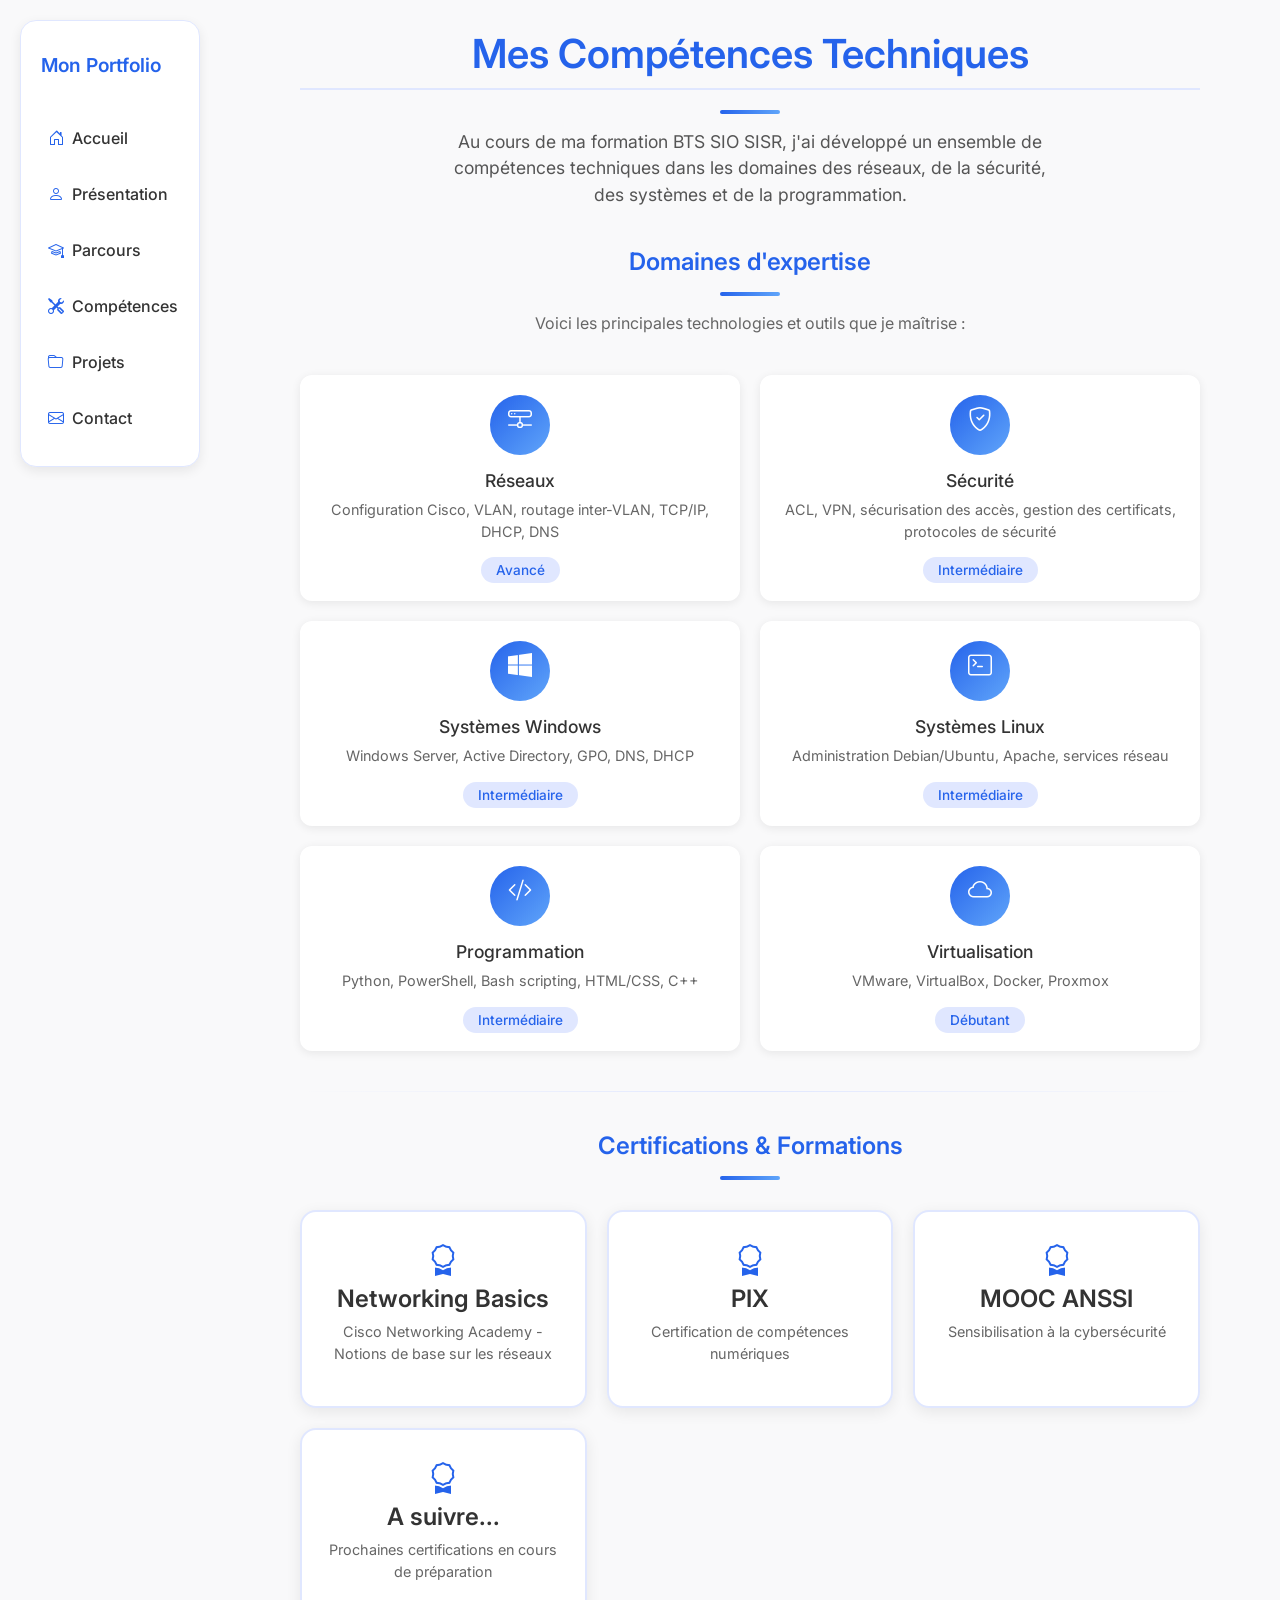
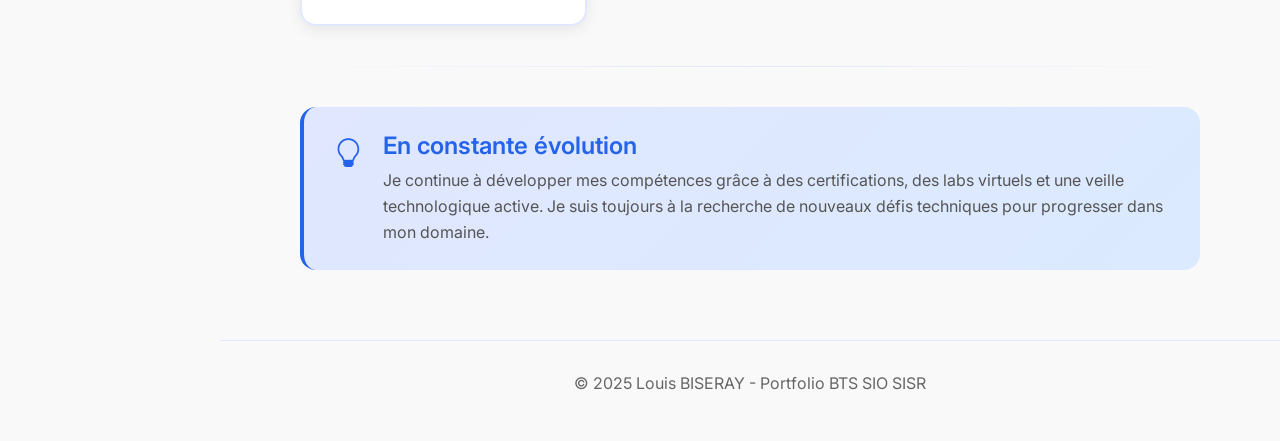
==== pages/competences.html @ f95ee553 "Deploiement - Portfolio BTS SIO" ====
<!DOCTYPE html>
<html>
<head>
    <meta charset="UTF-8">
    <meta name="viewport" content="width=device-width, initial-scale=1.0">
    <meta name="description" content="Compétences de Louis BISERAY, élève BTS SIO SISR">
    <meta name="auteur" content="Louis BISERAY">
    <link rel="preconnect" href="https://fonts.googleapis.com">
    <link rel="preconnect" href="https://fonts.gstatic.com" crossorigin>
    <link href="https://fonts.googleapis.com/css2?family=Inter:wght@400;500;600&display=swap" rel="stylesheet">
    <link href="https://cdn.jsdelivr.net/npm/bootstrap@5.3.8/dist/css/bootstrap.min.css" rel="stylesheet"
        integrity="sha384-sRIl4kxILFvY47J16cr9ZwB07vP4J8+LH7qKQnuqkuIAvNWLzeN8tE5YBujZqJLB" crossorigin="anonymous">
    <link rel="stylesheet" href="https://cdn.jsdelivr.net/npm/bootstrap-icons@1.11.3/font/bootstrap-icons.css">
    <link rel="stylesheet" href="../style/style.css">
    <title>Compétences - Portfolio BTS SIO</title>
</head>
<body>
    <nav class="sidebar">
        <ul class="navbar-nav">
            <li class="title">Mon Portfolio</li>
            <li class="nav-item"><a class="nav-link" href="../index.html"><i class="bi bi-house-door me-2"></i>Accueil</a></li>
            <li class="nav-item"><a class="nav-link" href="presentation.html"><i class="bi bi-person me-2"></i>Présentation</a></li>
            <li class="nav-item"><a class="nav-link" href="parcours.html"><i class="bi bi-mortarboard me-2"></i>Parcours</a></li>
            <li class="nav-item"><a class="nav-link" href="competences.html"><i class="bi bi-tools me-2"></i>Compétences</a></li>
            <li class="nav-item"><a class="nav-link" href="projets.html"><i class="bi bi-folder me-2"></i>Projets</a></li>
            <li class="nav-item"><a class="nav-link" href="contact.html"><i class="bi bi-envelope me-2"></i>Contact</a></li>
        </ul>
    </nav>

    <section id="competences" class="content-section competences-page">
        <div class="page-header fade-in">
            <h2>Mes Compétences Techniques</h2>
            <div class="separator"></div>
            <p class="intro-text">Au cours de ma formation BTS SIO SISR, j'ai développé un ensemble de compétences techniques dans les domaines des réseaux, de la sécurité, des systèmes et de la programmation.</p>
        </div>

        <div class="competences-intro fade-in delay-1">
            <h3 class="section-title">Domaines d'expertise</h3>
            <div class="separator"></div>
            <p class="section-desc">Voici les principales technologies et outils que je maîtrise :</p>
        </div>
        
        <div class="skills-grid">
            <div class="skill-card slide-up">
                <div class="skill-icon">
                    <i class="bi bi-hdd-network"></i>
                </div>
                <h4>Réseaux</h4>
                <p>Configuration Cisco, VLAN, routage inter-VLAN, TCP/IP, DHCP, DNS</p>
                <div class="skill-level">
                    <span class="level-badge">Avancé</span>
                </div>
            </div>
            <div class="skill-card slide-up delay-1">
                <div class="skill-icon">
                    <i class="bi bi-shield-check"></i>
                </div>
                <h4>Sécurité</h4>
                <p>ACL, VPN, sécurisation des accès, gestion des certificats, protocoles de sécurité</p>
                <div class="skill-level">
                    <span class="level-badge">Intermédiaire</span>
                </div>
            </div>
            <div class="skill-card slide-up delay-2">
                <div class="skill-icon">
                    <i class="bi bi-windows"></i>
                </div>
                <h4>Systèmes Windows</h4>
                <p>Windows Server, Active Directory, GPO, DNS, DHCP</p>
                <div class="skill-level">
                    <span class="level-badge">Intermédiaire</span>
                </div>
            </div>
            <div class="skill-card slide-up delay-3">
                <div class="skill-icon">
                    <i class="bi bi-terminal"></i>
                </div>
                <h4>Systèmes Linux</h4>
                <p>Administration Debian/Ubuntu, Apache, services réseau</p>
                <div class="skill-level">
                    <span class="level-badge">Intermédiaire</span>
                </div>
            </div>
            <div class="skill-card slide-up">
                <div class="skill-icon">
                    <i class="bi bi-code-slash"></i>
                </div>
                <h4>Programmation</h4>
                <p>Python, PowerShell, Bash scripting, HTML/CSS, C++</p>
                <div class="skill-level">
                    <span class="level-badge">Intermédiaire</span>
                </div>
            </div>
            <div class="skill-card slide-up delay-1">
                <div class="skill-icon">
                    <i class="bi bi-cloud"></i>
                </div>
                <h4>Virtualisation</h4>
                <p>VMware, VirtualBox, Docker, Proxmox</p>
                <div class="skill-level">
                    <span class="level-badge">Débutant</span>
                </div>
            </div>
        </div>

        <div class="separator-line"></div>

        <div class="certifications-section fade-in delay-2">
            <h3 class="section-title">Certifications & Formations</h3>
            <div class="separator"></div>
            <div class="cert-grid">
                <div class="cert-card slide-up">
                    <i class="bi bi-award"></i>
                    <h4>Networking Basics</h4>
                    <p>Cisco Networking Academy - Notions de base sur les réseaux</p>
                </div>
                <div class="cert-card slide-up delay-1">
                    <i class="bi bi-award"></i>
                    <h4>PIX</h4>
                    <p>Certification de compétences numériques</p>
                </div>
                <div class="cert-card slide-up delay-2">
                    <i class="bi bi-award"></i>
                    <h4>MOOC ANSSI</h4>
                    <p>Sensibilisation à la cybersécurité</p>
                </div>
                <div class="cert-card slide-up delay-3">
                    <i class="bi bi-award"></i>
                    <h4>A suivre...</h4>
                    <p>Prochaines certifications en cours de préparation</p>
                </div>
            </div>
        </div>

        <div class="separator-line"></div>

        <div class="learning-section fade-in">
            <div class="info-box">
                <i class="bi bi-lightbulb"></i>
                <div>
                    <h4>En constante évolution</h4>
                    <p>Je continue à développer mes compétences grâce à des certifications, des labs virtuels et une veille technologique active. Je suis toujours à la recherche de nouveaux défis techniques pour progresser dans mon domaine.</p>
                </div>
            </div>
        </div>
    </section>

    <footer class="footer">
        <p>&copy; 2025 Louis BISERAY - Portfolio BTS SIO SISR</p>
    </footer>
</body>
</html>
---- style/style.css ----
body {
    margin-left: 220px;
    font-family: 'Inter', sans-serif;
    background-color: #f8f9fad8;
}

.sidebar {
    position: fixed;
    top: 20px;
    left: 20px;
    height: auto;
    width: 180px;
    background-color: white;
    padding: 20px 0;
    z-index: 1000;
    border-radius: 16px;
    box-shadow: 0 4px 12px rgba(0, 0, 0, 0.08);
    border: 1px solid #e0e7ff;
}

.sidebar .nav-link {
    color: #333;
    padding: 12px 15px;
    transition: all 0.3s;
    font-weight: 500;
    border-radius: 8px;
    margin: 4px 12px;
    display: flex;
    align-items: center;
}

.sidebar .nav-link i {
    color: #2563eb;
    transition: color 0.3s;
}

.sidebar .title {
    color: #2563eb;
    padding-top: 10px;
    padding-bottom: 10px;
    padding-left: 20px;
    font-weight: 600;
    font-size: 1.2rem;
    margin-bottom: 20px;

}

.sidebar .nav-link:hover {
    background-color: #e0e7ff;
    color: #2563eb;
    text-decoration: none;
    border-radius: 8px;
}

.sidebar .nav-link:hover i {
    color: #2563eb;
}

.sidebar .navbar-nav {
    flex-direction: column;
    width: 100%;
}

.sidebar .nav-item {
    width: auto;
    margin: 0;
}

img {
    border-radius: 50%;
}

.profile-img {
    width: 150px;
    height: 150px;
    object-fit: cover;
    border: 4px solid #2563eb;
    box-shadow: 0 4px 15px rgba(0, 0, 0, 0.2);
}

.hero-section {
    display: flex;
    flex-direction: column;
    align-items: center;
    justify-content: center;
    text-align: center;
    gap: 20px;
    padding: 40px 0;
}

.hero-text h1 {
    margin: 0;
    font-size: 2.5rem;
    font-weight: 600;
    color: #1a1a1a;
}

.hero-text p {
    margin: 8px 0 0 0;
    font-size: 1.2rem;
    color: #555;
}

.hero-text .subtitle {
    font-size: 1rem;
    color: #2563eb;
    font-weight: 500;
}

.content-section {
    padding: 30px 0;
    max-width: 800px;
}

.content-section h2 {
    color: #2563eb;
    font-weight: 600;
    margin-bottom: 20px;
    padding-bottom: 10px;
    border-bottom: 2px solid #e0e7ff;
}

.skills-grid {
    display: grid;
    grid-template-columns: repeat(2, 1fr);
    gap: 20px;
    margin-top: 20px;
}

.skill-card {
    background: white;
    padding: 20px;
    border-radius: 12px;
    box-shadow: 0 2px 10px rgba(0, 0, 0, 0.08);
    text-align: center;
}

.skill-card i {
    font-size: 2rem;
    color: #2563eb;
    margin-bottom: 10px;
}

.skill-card h4 {
    font-size: 1.1rem;
    margin-bottom: 8px;
    color: #333;
}

.skill-card p {
    font-size: 0.9rem;
    color: #666;
    margin: 0;
}

.timeline-item {
    padding: 15px 0;
    border-left: 3px solid #2563eb;
    padding-left: 20px;
    margin-bottom: 15px;
}

.timeline-item h4 {
    color: #2563eb;
    font-weight: 600;
    margin-bottom: 5px;
}

.timeline-item p {
    margin: 0;
    color: #555;
}

.footer {
    text-align: center;
    padding: 30px 0;
    margin-top: 40px;
    border-top: 1px solid #e0e7ff;
    color: #666;
}

.quick-links {
    margin-top: 30px;
}

.quick-links h4 {
    color: #333;
    margin-bottom: 15px;
    font-weight: 500;
}

.links-grid {
    display: grid;
    grid-template-columns: repeat(3, 1fr);
    gap: 15px;
}

.quick-link {
    display: flex;
    flex-direction: column;
    align-items: center;
    padding: 20px;
    background: white;
    border-radius: 12px;
    text-decoration: none;
    color: #333;
    box-shadow: 0 2px 8px rgba(0, 0, 0, 0.06);
    transition: all 0.3s;
    border: 1px solid #e0e7ff;
}

.quick-link i {
    font-size: 1.8rem;
    color: #2563eb;
    margin-bottom: 8px;
}

.quick-link span {
    font-size: 0.9rem;
    font-weight: 500;
}

.quick-link:hover {
    transform: translateY(-3px);
    box-shadow: 0 4px 15px rgba(37, 99, 235, 0.15);
    border-color: #2563eb;
    color: #2563eb;
}

.project-card {
    background: white;
    padding: 20px;
    border-radius: 12px;
    box-shadow: 0 2px 10px rgba(0, 0, 0, 0.08);
    margin-bottom: 20px;
}

.project-card h4 {
    color: #2563eb;
    font-weight: 600;
    margin-bottom: 10px;
}

.project-card h4 i {
    margin-right: 8px;
}

.project-card ul {
    margin: 0;
    padding-left: 20px;
    color: #555;
}

.project-card li {
    margin-bottom: 5px;
}

.contact-info {
    margin-top: 20px;
}

.contact-item {
    display: flex;
    align-items: center;
    gap: 15px;
    padding: 15px;
    background: white;
    border-radius: 10px;
    margin-bottom: 15px;
    box-shadow: 0 2px 8px rgba(0, 0, 0, 0.06);
}

.contact-item i {
    font-size: 1.5rem;
    color: #2563eb;
}

.contact-item h5 {
    margin: 0 0 3px 0;
    color: #333;
    font-weight: 600;
}

.contact-item p {
    margin: 0;
    color: #666;
}

.interests-grid {
    display: grid;
    grid-template-columns: repeat(2, 1fr);
    gap: 15px;
    margin: 20px 0;
}

.interest-item {
    display: flex;
    align-items: center;
    gap: 10px;
    padding: 15px;
    background: white;
    border-radius: 10px;
    box-shadow: 0 2px 8px rgba(0, 0, 0, 0.06);
}

.interest-item i {
    font-size: 1.5rem;
    color: #2563eb;
}

.soft-skills {
    list-style: none;
    padding: 0;
}

.soft-skills li {
    padding: 8px 0;
    color: #555;
}

.soft-skills li i {
    color: #2563eb;
    margin-right: 10px;
}

/* Page Contact - Centrage et séparations */
.contact-page {
    max-width: 900px;
    margin: 0 auto;
    text-align: center;
}

.contact-header {
    margin-bottom: 40px;
}

.contact-header h2 {
    font-size: 2.5rem;
    margin-bottom: 15px;
}

.intro-text {
    font-size: 1.1rem;
    color: #555;
    max-width: 600px;
    margin: 0 auto;
}

/* Séparateurs */
.separator {
    width: 60px;
    height: 4px;
    background: linear-gradient(90deg, #2563eb, #60a5fa);
    border-radius: 2px;
    margin: 15px auto;
}

.separator-line {
    width: 100%;
    height: 1px;
    background: linear-gradient(90deg, transparent, #e0e7ff, transparent);
    margin: 40px 0;
}

/* Titres de section */
.section-title {
    color: #2563eb;
    font-weight: 600;
    font-size: 1.5rem;
    margin-bottom: 10px;
}

.section-desc {
    color: #666;
    margin-bottom: 25px;
}

/* Grille de contact */
.contact-grid {
    display: grid;
    grid-template-columns: repeat(2, 1fr);
    gap: 20px;
    margin-top: 30px;
}

.contact-card {
    background: white;
    padding: 30px 20px;
    border-radius: 16px;
    box-shadow: 0 4px 15px rgba(0, 0, 0, 0.08);
    text-align: center;
    transition: all 0.3s ease;
    border: 1px solid #e0e7ff;
}

.contact-card:hover {
    transform: translateY(-5px);
    box-shadow: 0 8px 25px rgba(37, 99, 235, 0.15);
    border-color: #2563eb;
}

.icon-circle {
    width: 60px;
    height: 60px;
    background: linear-gradient(135deg, #2563eb, #60a5fa);
    border-radius: 50%;
    display: flex;
    align-items: center;
    justify-content: center;
    margin: 0 auto 15px;
}

.icon-circle i {
    font-size: 1.5rem;
    color: white;
}

.contact-card h5 {
    color: #333;
    font-weight: 600;
    margin-bottom: 8px;
}

.contact-card p {
    color: #2563eb;
    font-weight: 500;
    margin-bottom: 5px;
}

.contact-note {
    font-size: 0.85rem;
    color: #888;
    font-style: italic;
}

/* Formulaire */
.form-container {
    background: white;
    padding: 40px;
    border-radius: 16px;
    box-shadow: 0 4px 20px rgba(0, 0, 0, 0.08);
    max-width: 700px;
    margin: 0 auto;
}

.form-row {
    display: grid;
    grid-template-columns: 1fr 1fr;
    gap: 20px;
    margin-bottom: 20px;
}

.form-group {
    margin-bottom: 20px;
    text-align: left;
}

.form-group label {
    display: block;
    margin-bottom: 8px;
    color: #333;
    font-weight: 500;
}

.form-group label i {
    color: #2563eb;
    margin-right: 8px;
}

.form-control {
    border: 2px solid #e0e7ff;
    border-radius: 10px;
    padding: 12px 15px;
    transition: all 0.3s;
}

.form-control:focus {
    border-color: #2563eb;
    box-shadow: 0 0 0 3px rgba(37, 99, 235, 0.1);
}

.btn-submit {
    background: linear-gradient(135deg, #2563eb, #1d4ed8);
    color: white;
    border: none;
    padding: 15px 40px;
    border-radius: 10px;
    font-weight: 600;
    font-size: 1rem;
    cursor: pointer;
    transition: all 0.3s;
    display: inline-flex;
    align-items: center;
    gap: 10px;
}

.btn-submit:hover {
    transform: translateY(-2px);
    box-shadow: 0 8px 20px rgba(37, 99, 235, 0.3);
}

/* Disponibilités */
.availability-cards {
    display: grid;
    grid-template-columns: repeat(3, 1fr);
    gap: 20px;
    margin-top: 30px;
}

.avail-card {
    background: white;
    padding: 30px 20px;
    border-radius: 16px;
    box-shadow: 0 4px 15px rgba(0, 0, 0, 0.08);
    text-align: center;
    border: 2px solid #e0e7ff;
    transition: all 0.3s;
}

.avail-card:hover {
    border-color: #2563eb;
    transform: translateY(-5px);
}

.avail-card i {
    font-size: 2rem;
    color: #2563eb;
    margin-bottom: 15px;
}

.avail-card h4 {
    color: #333;
    font-weight: 600;
    margin-bottom: 10px;
}

.avail-card p {
    color: #666;
    font-size: 0.9rem;
    line-height: 1.5;
}

/* Boîte d'info réponse */
.response-box {
    background: linear-gradient(135deg, #e0e7ff, #dbeafe);
    padding: 25px 30px;
    border-radius: 16px;
    display: flex;
    align-items: flex-start;
    gap: 20px;
    text-align: left;
    border-left: 4px solid #2563eb;
}

.response-box i {
    font-size: 1.8rem;
    color: #2563eb;
    flex-shrink: 0;
}

.response-box h4 {
    color: #2563eb;
    font-weight: 600;
    margin-bottom: 8px;
}

.response-box p {
    color: #555;
    margin: 0;
    line-height: 1.6;
}

/* Animations */
@keyframes fadeIn {
    from {
        opacity: 0;
        transform: translateY(20px);
    }
    to {
        opacity: 1;
        transform: translateY(0);
    }
}

@keyframes slideUp {
    from {
        opacity: 0;
        transform: translateY(40px);
    }
    to {
        opacity: 1;
        transform: translateY(0);
    }
}

@keyframes pulse {
    0%, 100% {
        transform: scale(1);
    }
    50% {
        transform: scale(1.05);
    }
}

.fade-in {
    animation: fadeIn 0.8s ease-out forwards;
}

.slide-up {
    animation: slideUp 0.8s ease-out forwards;
    opacity: 0;
}

.delay-1 {
    animation-delay: 0.2s;
}

.delay-2 {
    animation-delay: 0.4s;
}

.delay-3 {
    animation-delay: 0.6s;
}

.pulse-hover:hover {
    animation: pulse 0.5s ease-in-out;
}

/* Page Accueil */
.accueil-page {
    max-width: 900px;
    margin: 0 auto;
    text-align: center;
}

.accueil-header {
    margin-bottom: 10px;
}

.accueil-header .separator {
    margin: 8px auto;
}

.accueil-content {
    max-width: 700px;
    margin: 0 auto 40px;
}

.accueil-content p {
    color: #555;
    line-height: 1.8;
}

.quick-links-section {
    margin: 40px 0;
}

.stats-section {
    margin-top: 40px;
}

.stats-grid {
    display: grid;
    grid-template-columns: repeat(3, 1fr);
    gap: 20px;
}

.stat-card {
    background: white;
    padding: 30px 20px;
    border-radius: 16px;
    box-shadow: 0 4px 15px rgba(0, 0, 0, 0.08);
    text-align: center;
    border: 2px solid #e0e7ff;
    transition: all 0.3s;
}

.stat-card:hover {
    border-color: #2563eb;
    transform: translateY(-5px);
}

.stat-card i {
    font-size: 2rem;
    color: #2563eb;
    margin-bottom: 15px;
}

.stat-card h4 {
    color: #333;
    font-weight: 600;
    margin-bottom: 10px;
}

.stat-number {
    font-size: 2rem;
    font-weight: 700;
    color: #2563eb;
    margin: 10px 0;
}

/* Page Compétences */
.competences-page {
    max-width: 900px;
    margin: 0 auto;
    text-align: center;
}

.page-header {
    margin-bottom: 40px;
}

.page-header h2 {
    font-size: 2.5rem;
}

.competences-intro {
    margin: 40px 0;
}

.skill-icon {
    width: 60px;
    height: 60px;
    background: linear-gradient(135deg, #2563eb, #60a5fa);
    border-radius: 50%;
    display: flex;
    align-items: center;
    justify-content: center;
    margin: 0 auto 15px;
}

.skill-icon i {
    font-size: 1.5rem;
    color: white;
}

.skill-level {
    margin-top: 15px;
}

.level-badge {
    background: #e0e7ff;
    color: #2563eb;
    padding: 5px 15px;
    border-radius: 20px;
    font-size: 0.85rem;
    font-weight: 500;
}

.cert-grid {
    display: grid;
    grid-template-columns: repeat(3, 1fr);
    gap: 20px;
    margin-top: 30px;
}

.cert-card {
    background: white;
    padding: 25px 20px;
    border-radius: 16px;
    box-shadow: 0 4px 15px rgba(0, 0, 0, 0.08);
    text-align: center;
    border: 2px solid #e0e7ff;
    transition: all 0.3s;
}

.cert-card:hover {
    border-color: #2563eb;
    transform: translateY(-5px);
}

.cert-card i {
    font-size: 2rem;
    color: #2563eb;
    margin-bottom: 15px;
}

.cert-card h4 {
    color: #333;
    font-weight: 600;
    margin-bottom: 8px;
}

.cert-card p {
    color: #666;
    font-size: 0.9rem;
}

.learning-section {
    margin-top: 40px;
}

/* Page Parcours */
.parcours-page {
    max-width: 900px;
    margin: 0 auto;
    text-align: center;
}

.timeline-section {
    margin: 40px 0;
}

.timeline-item {
    display: flex;
    align-items: flex-start;
    gap: 20px;
    background: white;
    padding: 25px;
    border-radius: 16px;
    margin-bottom: 20px;
    box-shadow: 0 4px 15px rgba(0, 0, 0, 0.08);
    text-align: left;
    border-left: 4px solid #2563eb;
}

.timeline-icon {
    width: 50px;
    height: 50px;
    background: linear-gradient(135deg, #2563eb, #60a5fa);
    border-radius: 50%;
    display: flex;
    align-items: center;
    justify-content: center;
    flex-shrink: 0;
}

.timeline-icon i {
    font-size: 1.2rem;
    color: white;
}

.timeline-content h4 {
    color: #2563eb;
    font-weight: 600;
    margin-bottom: 8px;
}

.timeline-title {
    font-weight: 600;
    color: #333;
    margin-bottom: 5px;
}

.timeline-place {
    color: #666;
    font-size: 0.9rem;
    margin-bottom: 10px;
}

.timeline-desc {
    color: #555;
    line-height: 1.6;
}

.stages-section {
    margin: 40px 0;
}

.stage-cards {
    display: grid;
    grid-template-columns: repeat(2, 1fr);
    gap: 20px;
    margin-top: 30px;
}

.stage-card {
    background: white;
    padding: 25px;
    border-radius: 16px;
    box-shadow: 0 4px 15px rgba(0, 0, 0, 0.08);
    text-align: left;
    border: 2px solid #e0e7ff;
    transition: all 0.3s;
}

.stage-card:hover {
    border-color: #2563eb;
    transform: translateY(-5px);
}

.stage-header {
    display: flex;
    align-items: center;
    gap: 15px;
    margin-bottom: 15px;
}

.stage-header i {
    font-size: 1.5rem;
    color: #2563eb;
}

.stage-header h4 {
    color: #333;
    font-weight: 600;
    margin: 0;
}

.stage-date {
    color: #666;
    font-size: 0.85rem;
}

.stage-entreprise {
    color: #2563eb;
    font-weight: 500;
    margin-bottom: 10px;
}

.stage-desc {
    color: #555;
    font-size: 0.9rem;
    line-height: 1.6;
}

.stage-reports {
    display: flex;
    justify-content: center;
    gap: 20px;
    margin-top: 30px;
}

.report-btn {
    display: inline-flex;
    align-items: center;
    gap: 10px;
    padding: 12px 25px;
    background: linear-gradient(135deg, #2563eb, #1d4ed8);
    color: white;
    border-radius: 10px;
    text-decoration: none;
    font-weight: 500;
    transition: all 0.3s;
    box-shadow: 0 4px 15px rgba(37, 99, 235, 0.2);
}

.report-btn:hover {
    transform: translateY(-3px);
    box-shadow: 0 8px 20px rgba(37, 99, 235, 0.3);
    color: white;
    text-decoration: none;
}

.report-btn i {
    font-size: 1.2rem;
}

@media (max-width: 768px) {
    .stage-reports {
        flex-direction: column;
        align-items: center;
    }
}

.projets-pro {
    margin: 40px 0;
}

.projet-cards {
    display: grid;
    grid-template-columns: repeat(3, 1fr);
    gap: 20px;
    margin-top: 30px;
}

.projet-card {
    background: white;
    padding: 25px 20px;
    border-radius: 16px;
    box-shadow: 0 4px 15px rgba(0, 0, 0, 0.08);
    text-align: center;
    border: 2px solid #e0e7ff;
    transition: all 0.3s;
}

.projet-card:hover {
    border-color: #2563eb;
    transform: translateY(-5px);
}

.projet-card i {
    font-size: 2rem;
    color: #2563eb;
    margin-bottom: 15px;
}

.projet-card h4 {
    color: #333;
    font-weight: 600;
    margin-bottom: 10px;
}

.projet-card p {
    color: #555;
    font-size: 0.9rem;
    line-height: 1.6;
}

/* Page Projets */
.projets-page {
    max-width: 900px;
    margin: 0 auto;
    text-align: center;
}

.projets-intro {
    margin: 40px 0;
}

.projects-grid {
    display: grid;
    grid-template-columns: repeat(2, 1fr);
    gap: 25px;
    margin-top: 30px;
}

.project-icon {
    width: 60px;
    height: 60px;
    background: linear-gradient(135deg, #2563eb, #60a5fa);
    border-radius: 50%;
    display: flex;
    align-items: center;
    justify-content: center;
    margin: 0 auto 20px;
}

.project-icon i {
    font-size: 1.5rem;
    color: white;
}

.project-desc {
    color: #666;
    margin-bottom: 15px;
    line-height: 1.6;
}

.project-list {
    list-style: none;
    padding: 0;
    margin: 0 0 20px 0;
}

.project-list li {
    padding: 8px 0;
    color: #555;
    border-bottom: 1px solid #f0f0f0;
}

.project-list li:last-child {
    border-bottom: none;
}

.project-tech {
    display: flex;
    flex-wrap: wrap;
    gap: 8px;
    justify-content: center;
    margin-top: 15px;
}

.tech-badge {
    background: #e0e7ff;
    color: #2563eb;
    padding: 5px 12px;
    border-radius: 20px;
    font-size: 0.8rem;
    font-weight: 500;
}

.methodo-section {
    margin: 40px 0;
}

.methodo-grid {
    display: grid;
    grid-template-columns: repeat(4, 1fr);
    gap: 20px;
    margin-top: 30px;
}

.methodo-card {
    background: white;
    padding: 25px 15px;
    border-radius: 16px;
    box-shadow: 0 4px 15px rgba(0, 0, 0, 0.08);
    text-align: center;
    border: 2px solid #e0e7ff;
    transition: all 0.3s;
}

.methodo-card:hover {
    border-color: #2563eb;
    transform: translateY(-5px);
}

.methodo-card i {
    font-size: 2rem;
    color: #2563eb;
    margin-bottom: 15px;
}

.methodo-card h4 {
    color: #333;
    font-weight: 600;
    margin-bottom: 10px;
}

.methodo-card p {
    color: #555;
    font-size: 0.9rem;
}

.avenir-section {
    margin-top: 40px;
}

/* Page Présentation */
.presentation-page {
    max-width: 900px;
    margin: 0 auto;
    text-align: center;
}

.about-section {
    margin: 40px 0;
}

.about-content {
    max-width: 700px;
    margin: 0 auto;
}

.about-text p {
    color: #555;
    line-height: 1.8;
    margin-bottom: 20px;
}

.interests-section {
    margin: 40px 0;
}

.interest-card {
    background: white;
    padding: 25px 20px;
    border-radius: 16px;
    box-shadow: 0 4px 15px rgba(0, 0, 0, 0.08);
    text-align: center;
    border: 2px solid #e0e7ff;
    transition: all 0.3s;
}

.interest-card:hover {
    border-color: #2563eb;
    transform: translateY(-5px);
}

.interest-icon {
    width: 60px;
    height: 60px;
    background: linear-gradient(135deg, #2563eb, #60a5fa);
    border-radius: 50%;
    display: flex;
    align-items: center;
    justify-content: center;
    margin: 0 auto 15px;
}

.interest-icon i {
    font-size: 1.5rem;
    color: white;
}

.interest-card h4 {
    color: #333;
    font-weight: 600;
    margin-bottom: 10px;
}

.interest-card p {
    color: #666;
    font-size: 0.9rem;
    line-height: 1.6;
}

.objectifs-section {
    margin: 40px 0;
}

.objectif-cards {
    display: grid;
    grid-template-columns: repeat(2, 1fr);
    gap: 20px;
    margin-top: 30px;
}

.objectif-card {
    background: white;
    padding: 30px 25px;
    border-radius: 16px;
    box-shadow: 0 4px 15px rgba(0, 0, 0, 0.08);
    text-align: center;
    border: 2px solid #e0e7ff;
    transition: all 0.3s;
}

.objectif-card:hover {
    border-color: #2563eb;
    transform: translateY(-5px);
}

.objectif-card i {
    font-size: 2rem;
    color: #2563eb;
    margin-bottom: 15px;
}

.objectif-card h4 {
    color: #333;
    font-weight: 600;
    margin-bottom: 15px;
}

.objectif-card p {
    color: #555;
    line-height: 1.6;
}

.softskills-section {
    margin: 40px 0;
}

.softskills-grid {
    display: grid;
    grid-template-columns: repeat(3, 1fr);
    gap: 15px;
    margin-top: 30px;
}

.softskill-card {
    background: white;
    padding: 15px 20px;
    border-radius: 12px;
    box-shadow: 0 2px 10px rgba(0, 0, 0, 0.06);
    display: flex;
    align-items: center;
    gap: 12px;
    border: 1px solid #e0e7ff;
    transition: all 0.3s;
}

.softskill-card:hover {
    border-color: #2563eb;
    transform: translateX(5px);
}

.softskill-card i {
    font-size: 1.2rem;
    color: #2563eb;
}

.softskill-card span {
    color: #333;
    font-weight: 500;
    font-size: 0.95rem;
}

.cta-section {
    margin-top: 40px;
}

/* Info Box commune */
.info-box {
    background: linear-gradient(135deg, #e0e7ff, #dbeafe);
    padding: 25px 30px;
    border-radius: 16px;
    display: flex;
    align-items: flex-start;
    gap: 20px;
    text-align: left;
    border-left: 4px solid #2563eb;
}

.info-box i {
    font-size: 1.8rem;
    color: #2563eb;
    flex-shrink: 0;
}

.info-box h4 {
    color: #2563eb;
    font-weight: 600;
    margin-bottom: 8px;
}

.info-box p {
    color: #555;
    margin: 0;
    line-height: 1.6;
}

/* Responsive amélioré */
@media (max-width: 768px) {
    .contact-grid,
    .cert-grid,
    .stage-cards,
    .projet-cards,
    .objectif-cards,
    .methodo-grid,
    .stats-grid {
        grid-template-columns: 1fr;
    }
    
    .availability-cards,
    .projects-grid,
    .interests-grid,
    .softskills-grid {
        grid-template-columns: 1fr;
    }
    
    .form-row {
        grid-template-columns: 1fr;
    }
    
    .response-box,
    .info-box {
        flex-direction: column;
        text-align: center;
    }
    
    .timeline-item {
        flex-direction: column;
        text-align: center;
    }
    
    .page-header h2 {
        font-size: 2rem;
    }
}
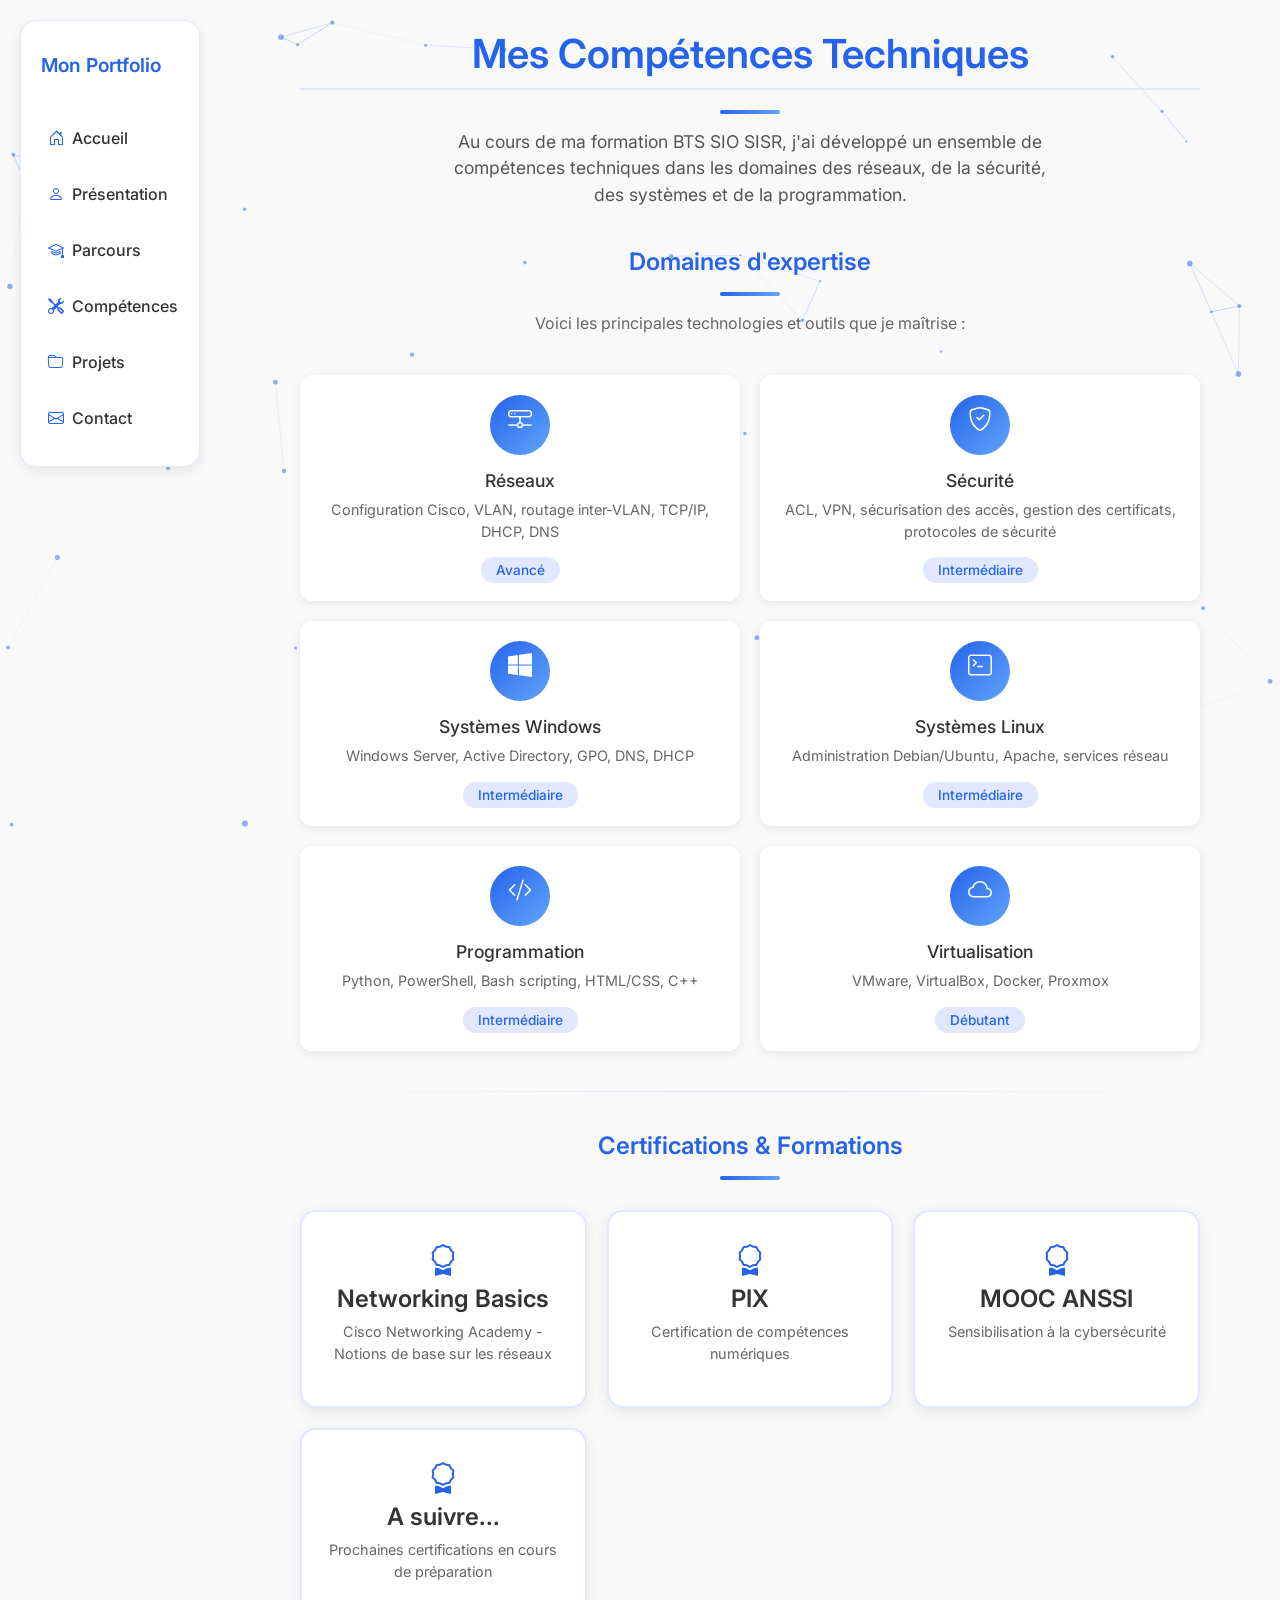
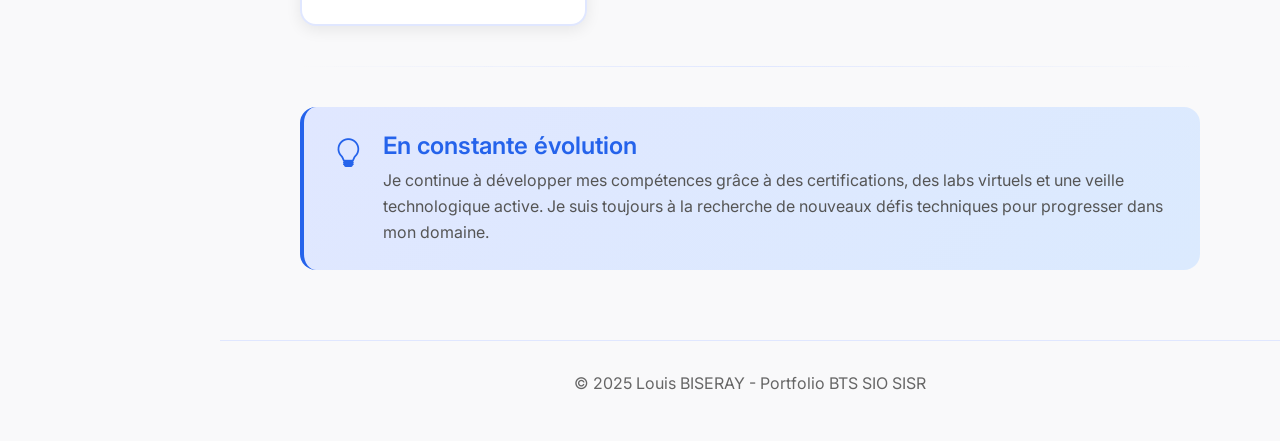
==== commit 66d8dd08: "Ajout animation particules background" ====
--- a/pages/competences.html
+++ b/pages/competences.html
@@ -148,5 +148,6 @@
     <footer class="footer">
         <p>&copy; 2025 Louis BISERAY - Portfolio BTS SIO SISR</p>
     </footer>
+    <script src="../js/particles.js"></script>
 </body>
 </html>
--- a/style/style.css
+++ b/style/style.css
@@ -1340,4 +1340,15 @@
     .page-header h2 {
         font-size: 2rem;
     }
+}
+
+/* Animation de particules */
+#particles-canvas {
+    position: fixed;
+    top: 0;
+    left: 0;
+    width: 100%;
+    height: 100%;
+    z-index: -1;
+    pointer-events: none;
 }
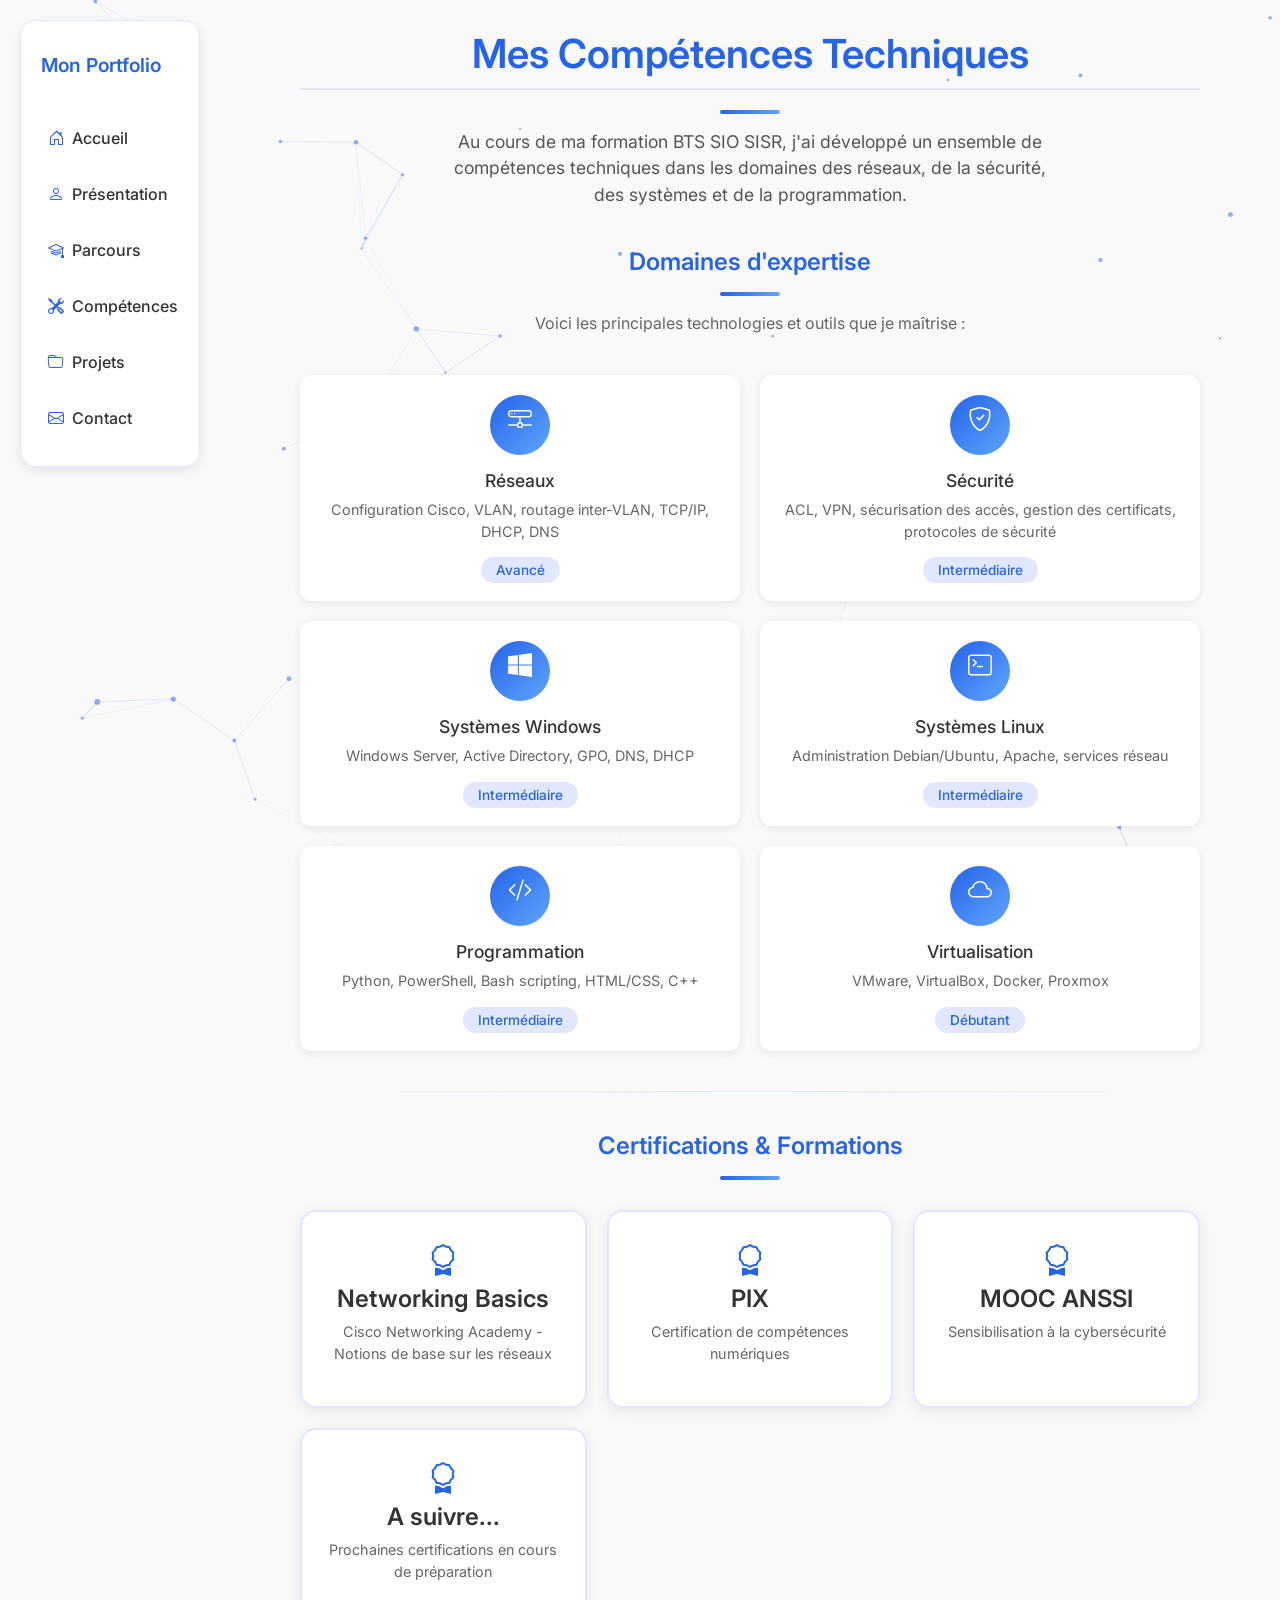
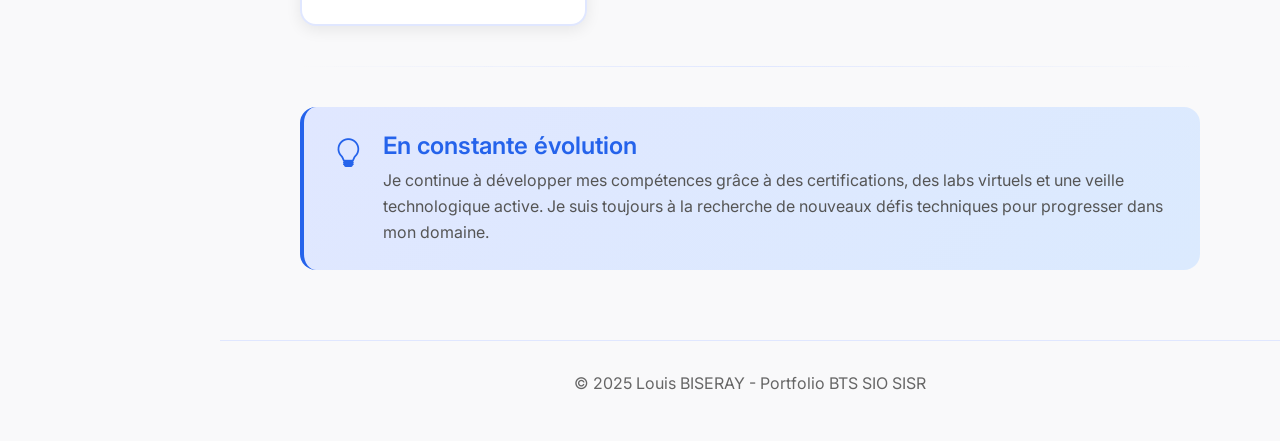
==== commit 759e0d40: "Correction position canvas animation" ====
--- a/pages/competences.html
+++ b/pages/competences.html
@@ -15,6 +15,8 @@
     <title>Compétences - Portfolio BTS SIO</title>
 </head>
 <body>
+    <canvas id="particles-canvas"></canvas>
+    
     <nav class="sidebar">
         <ul class="navbar-nav">
             <li class="title">Mon Portfolio</li>
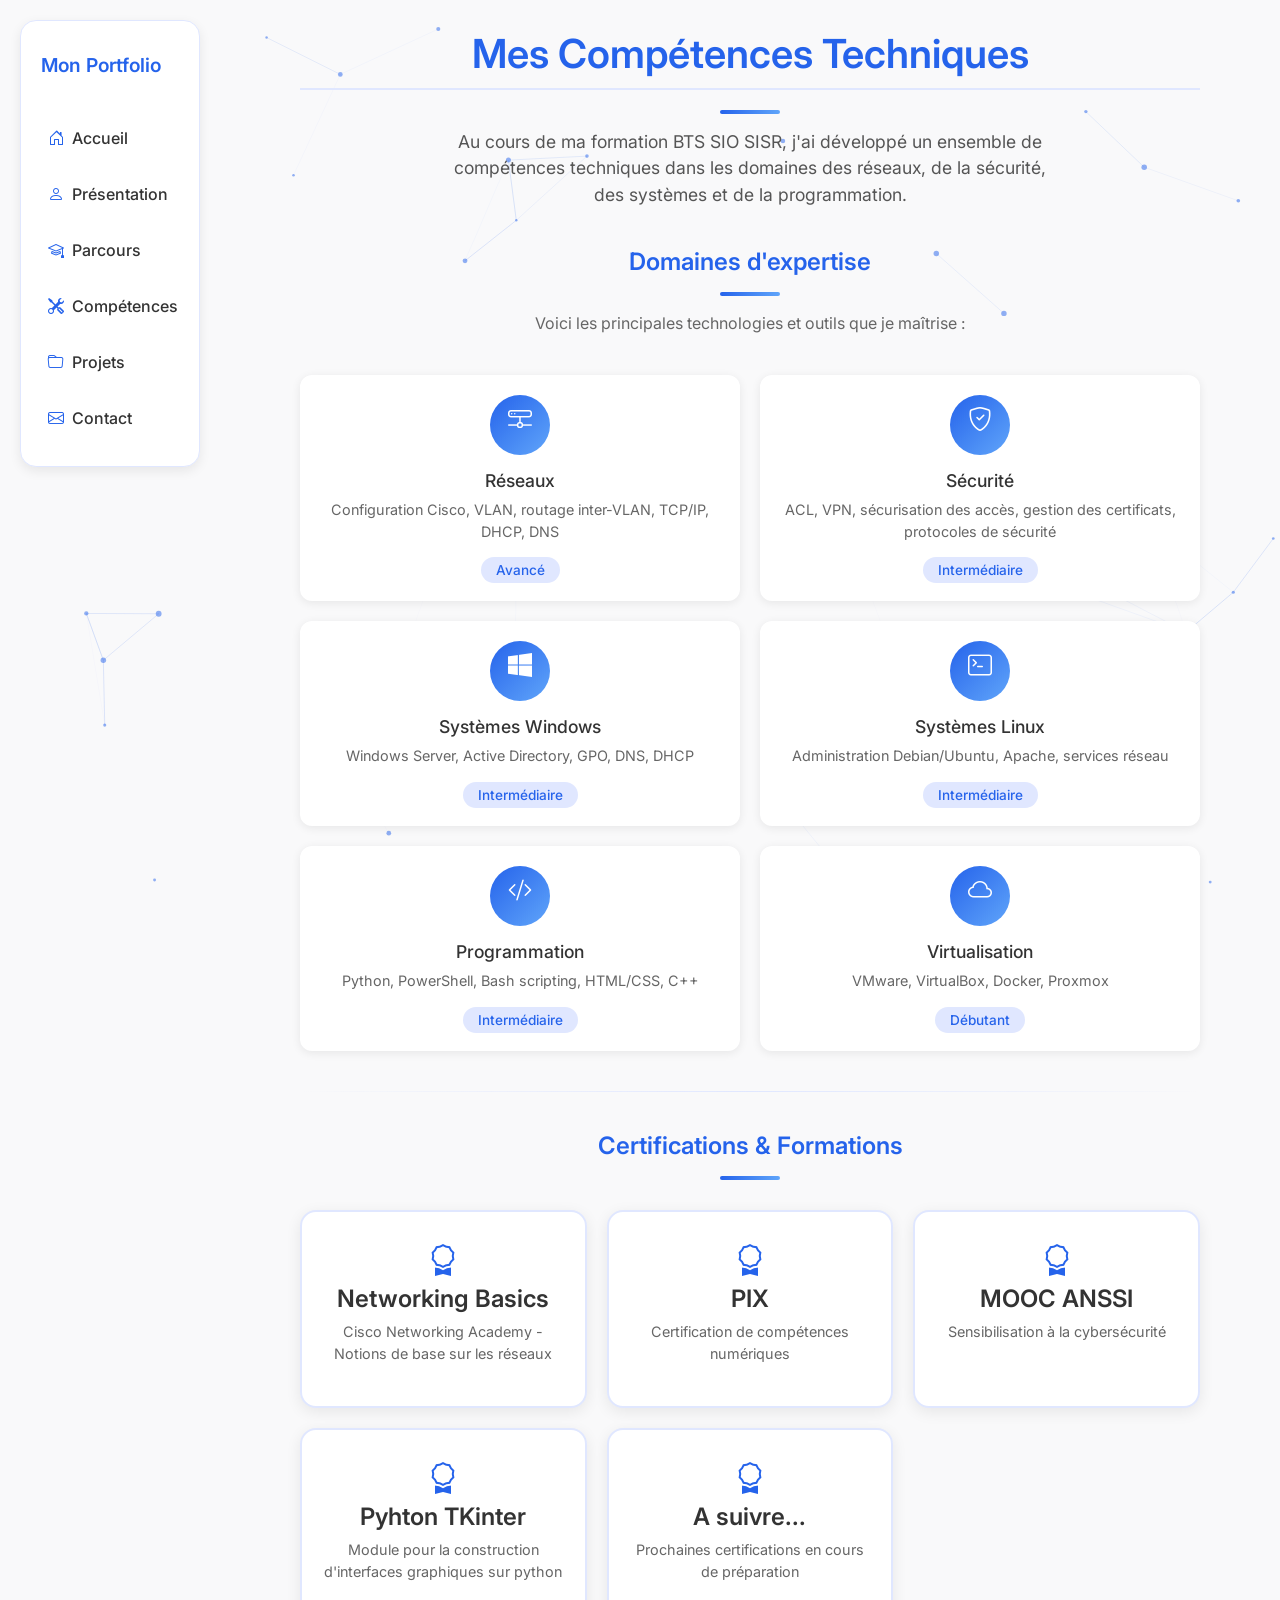
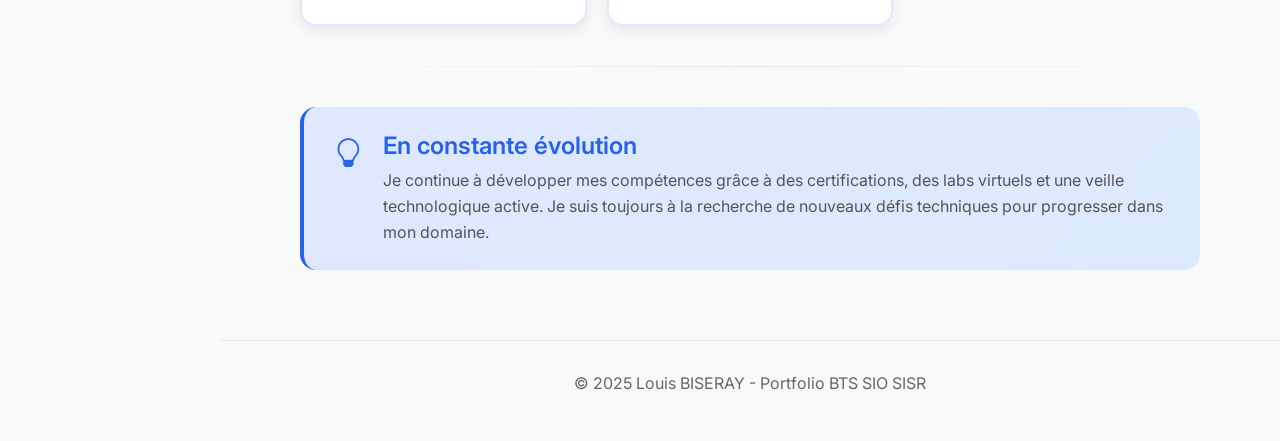
==== commit 293dc96d: "Add new certification for Python TKinter" ====
--- a/pages/competences.html
+++ b/pages/competences.html
@@ -126,6 +126,11 @@
                     <h4>MOOC ANSSI</h4>
                     <p>Sensibilisation à la cybersécurité</p>
                 </div>
+                <div class="cert-card slide-up delay-2">
+                    <i class="bi bi-award"></i>
+                    <h4>Pyhton TKinter</h4>
+                    <p>Module pour la construction d'interfaces graphiques sur python</p>
+                </div>
                 <div class="cert-card slide-up delay-3">
                     <i class="bi bi-award"></i>
                     <h4>A suivre...</h4>
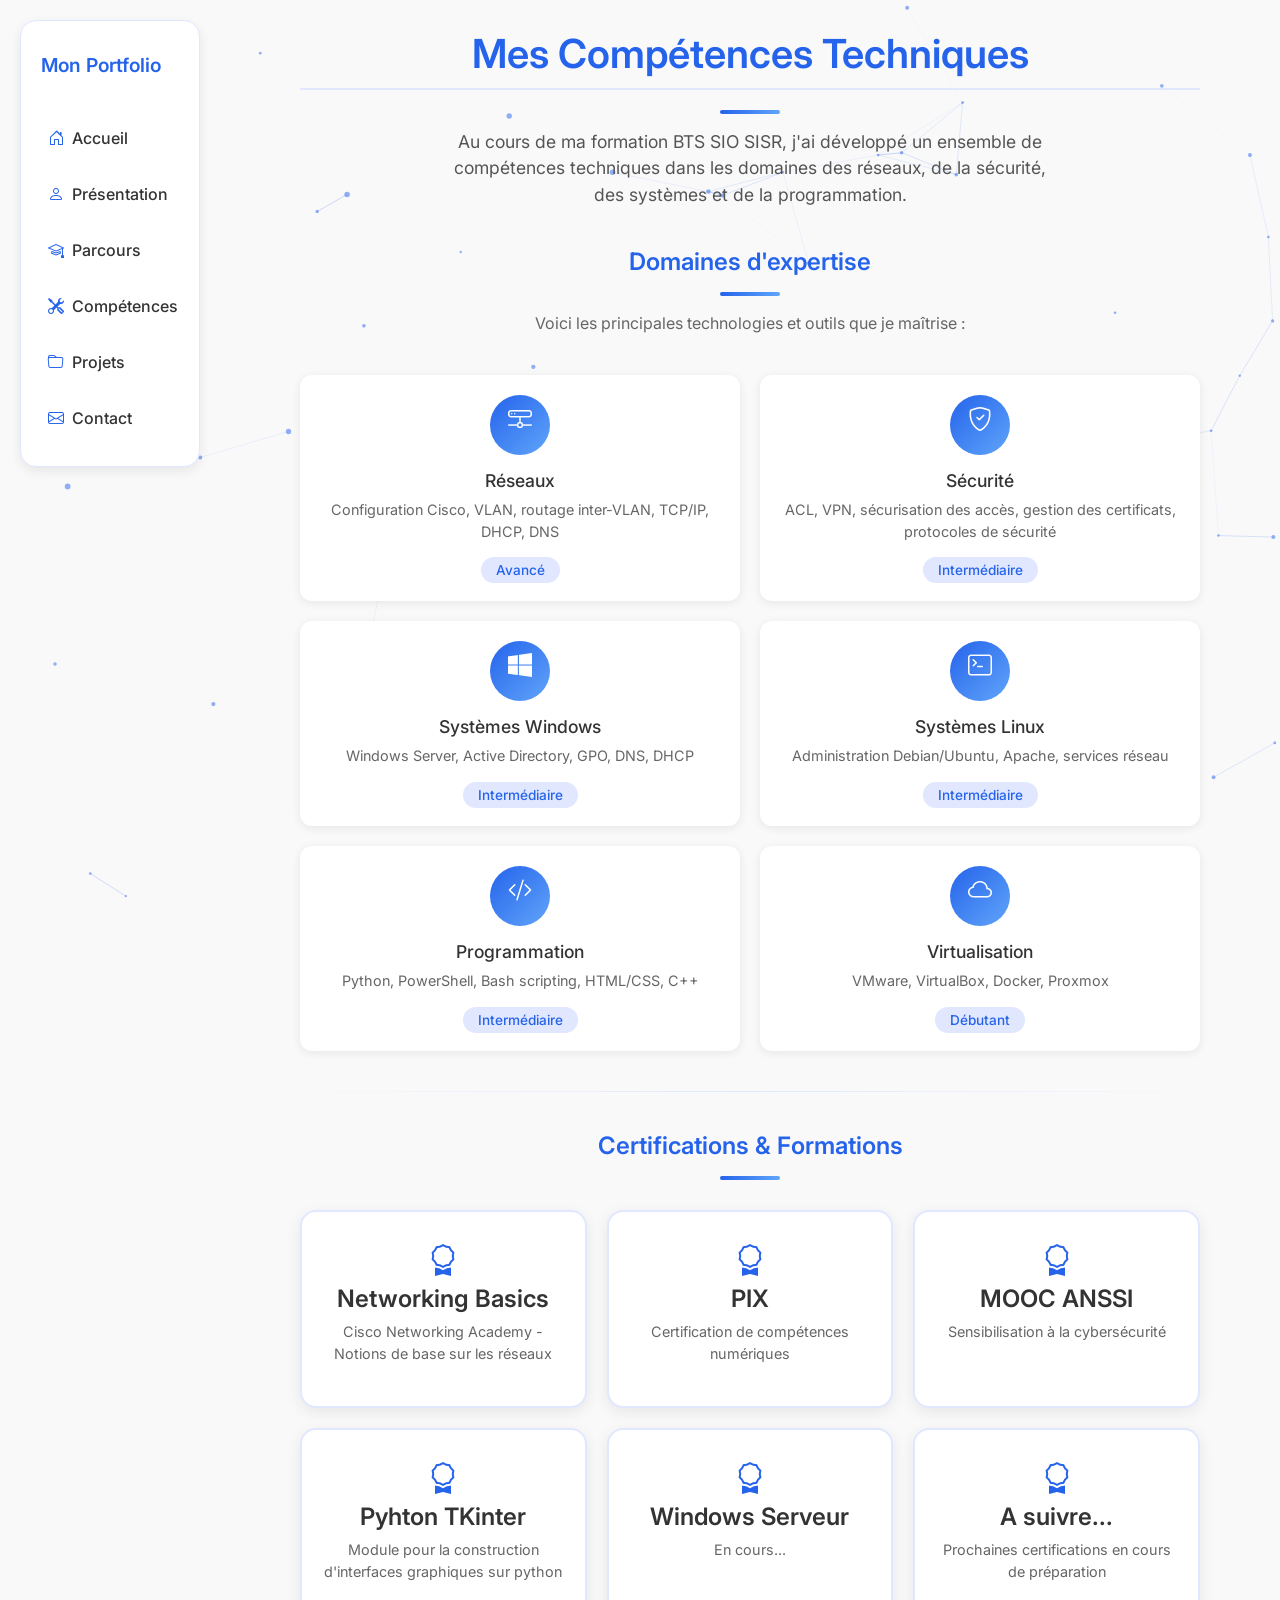
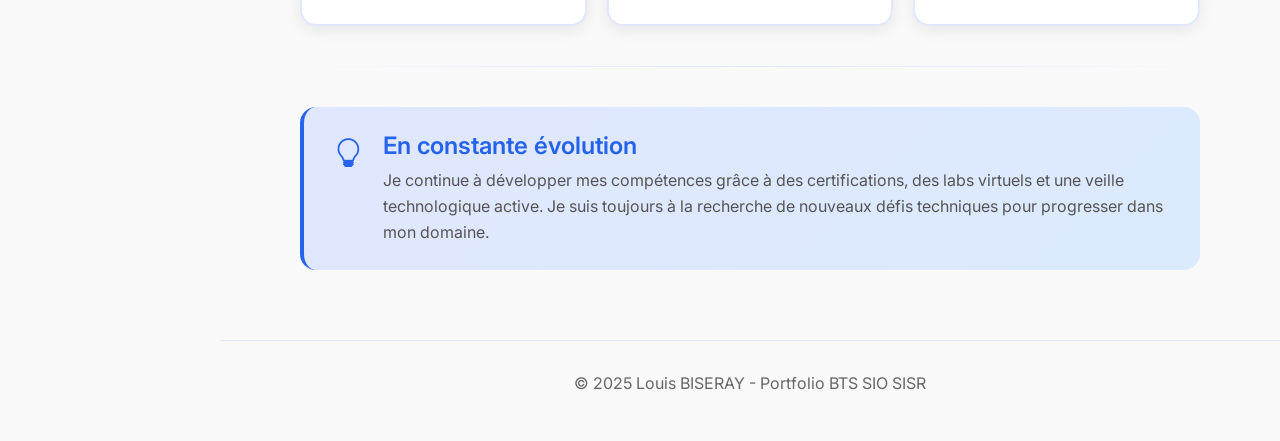
==== commit 2092c727: "Update certification card delays and titles" ====
--- a/pages/competences.html
+++ b/pages/competences.html
@@ -126,12 +126,17 @@
                     <h4>MOOC ANSSI</h4>
                     <p>Sensibilisation à la cybersécurité</p>
                 </div>
-                <div class="cert-card slide-up delay-2">
+                <div class="cert-card slide-up delay-3">
                     <i class="bi bi-award"></i>
                     <h4>Pyhton TKinter</h4>
                     <p>Module pour la construction d'interfaces graphiques sur python</p>
                 </div>
-                <div class="cert-card slide-up delay-3">
+                <div class="cert-card slide-up delay-4">
+                    <i class="bi bi-award"></i>
+                    <h4>Windows Serveur</h4>
+                    <p>En cours...</p>
+                </div>
+                <div class="cert-card slide-up delay-5">
                     <i class="bi bi-award"></i>
                     <h4>A suivre...</h4>
                     <p>Prochaines certifications en cours de préparation</p>
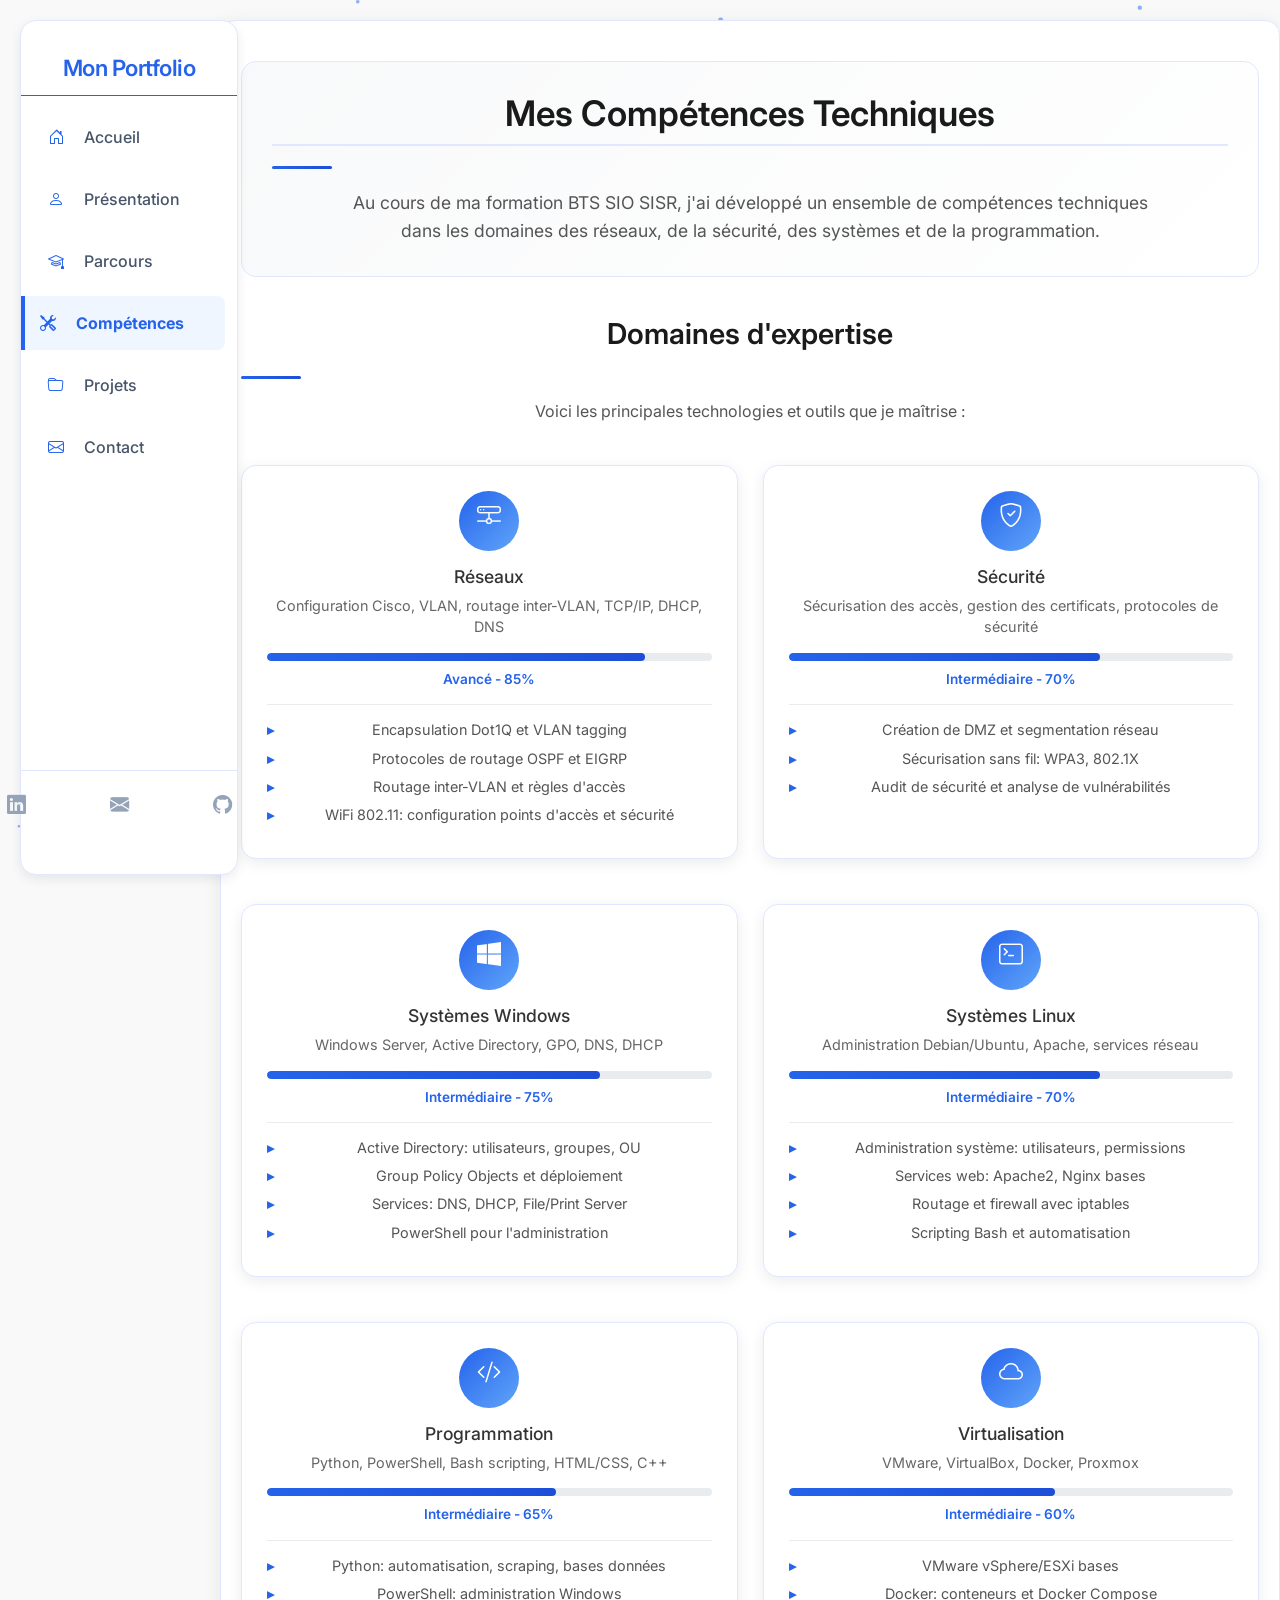
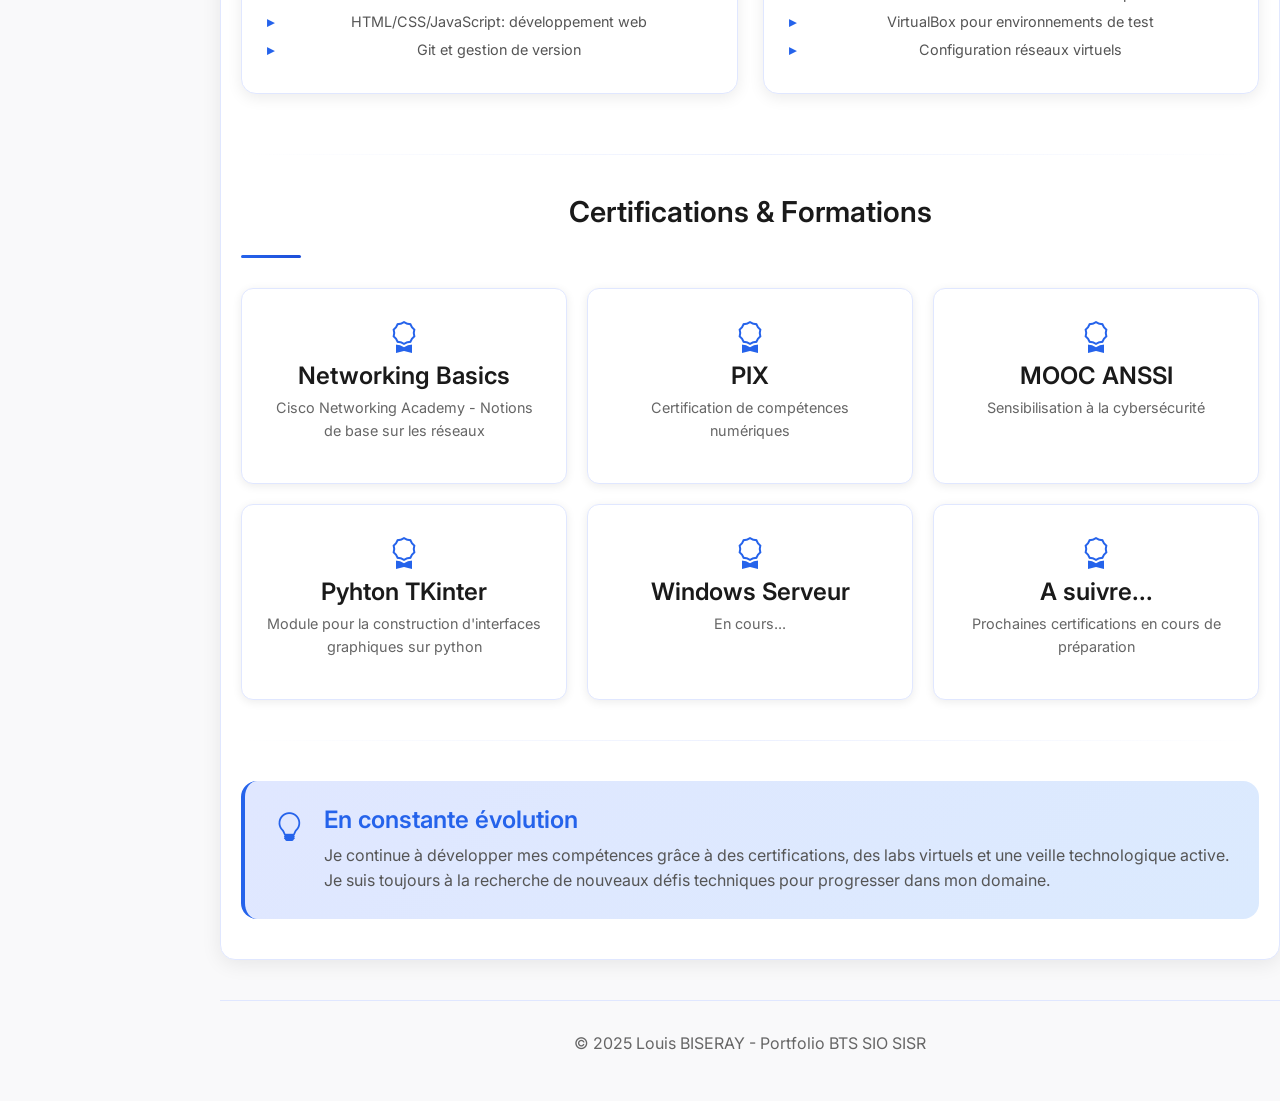
==== commit 5682f2e5: "Overall Site" ====
--- a/pages/competences.html
+++ b/pages/competences.html
@@ -23,9 +23,14 @@
             <li class="nav-item"><a class="nav-link" href="../index.html"><i class="bi bi-house-door me-2"></i>Accueil</a></li>
             <li class="nav-item"><a class="nav-link" href="presentation.html"><i class="bi bi-person me-2"></i>Présentation</a></li>
             <li class="nav-item"><a class="nav-link" href="parcours.html"><i class="bi bi-mortarboard me-2"></i>Parcours</a></li>
-            <li class="nav-item"><a class="nav-link" href="competences.html"><i class="bi bi-tools me-2"></i>Compétences</a></li>
+            <li class="nav-item"><a class="nav-link active" href="competences.html"><i class="bi bi-tools me-2"></i>Compétences</a></li>
             <li class="nav-item"><a class="nav-link" href="projets.html"><i class="bi bi-folder me-2"></i>Projets</a></li>
             <li class="nav-item"><a class="nav-link" href="contact.html"><i class="bi bi-envelope me-2"></i>Contact</a></li>
+        </ul>
+        <ul class="icon-nav">
+            <li><a class="nav-link" href="https://www.linkedin.com/in/louis-biseray-5b55ba325/"><i class="bi bi-linkedin"></i></a></li>
+            <li><a class="nav-link" href="mailto:louisbiseray@gmail.com"><i class="bi bi-envelope-fill"></i></a></li>
+            <li><a class="nav-link" href="https://github.com/louisbiseray-bot"><i class="bi bi-github"></i></a></li>
         </ul>
     </nav>
 
@@ -50,7 +55,18 @@
                 <h4>Réseaux</h4>
                 <p>Configuration Cisco, VLAN, routage inter-VLAN, TCP/IP, DHCP, DNS</p>
                 <div class="skill-level">
-                    <span class="level-badge">Avancé</span>
+                    <div class="progress-bar">
+                        <div class="progress-fill" style="width: 85%"></div>
+                    </div>
+                    <span class="level-text">Avancé - 85%</span>
+                </div>
+                <div class="skill-details">
+                    <ul>
+                        <li>Encapsulation Dot1Q et VLAN tagging</li>
+                        <li>Protocoles de routage OSPF et EIGRP</li>
+                        <li>Routage inter-VLAN et règles d'accès</li>
+                        <li>WiFi 802.11: configuration points d'accès et sécurité</li>
+                    </ul>
                 </div>
             </div>
             <div class="skill-card slide-up delay-1">
@@ -58,9 +74,19 @@
                     <i class="bi bi-shield-check"></i>
                 </div>
                 <h4>Sécurité</h4>
-                <p>ACL, VPN, sécurisation des accès, gestion des certificats, protocoles de sécurité</p>
-                <div class="skill-level">
-                    <span class="level-badge">Intermédiaire</span>
+                <p>Sécurisation des accès, gestion des certificats, protocoles de sécurité</p>
+                <div class="skill-level">
+                    <div class="progress-bar">
+                        <div class="progress-fill" style="width: 70%"></div>
+                    </div>
+                    <span class="level-text">Intermédiaire - 70%</span>
+                </div>
+                <div class="skill-details">
+                    <ul>
+                        <li>Création de DMZ et segmentation réseau</li>
+                        <li>Sécurisation sans fil: WPA3, 802.1X</li>
+                        <li>Audit de sécurité et analyse de vulnérabilités</li>
+                    </ul>
                 </div>
             </div>
             <div class="skill-card slide-up delay-2">
@@ -70,7 +96,18 @@
                 <h4>Systèmes Windows</h4>
                 <p>Windows Server, Active Directory, GPO, DNS, DHCP</p>
                 <div class="skill-level">
-                    <span class="level-badge">Intermédiaire</span>
+                    <div class="progress-bar">
+                        <div class="progress-fill" style="width: 75%"></div>
+                    </div>
+                    <span class="level-text">Intermédiaire - 75%</span>
+                </div>
+                <div class="skill-details">
+                    <ul>
+                        <li>Active Directory: utilisateurs, groupes, OU</li>
+                        <li>Group Policy Objects et déploiement</li>
+                        <li>Services: DNS, DHCP, File/Print Server</li>
+                        <li>PowerShell pour l'administration</li>
+                    </ul>
                 </div>
             </div>
             <div class="skill-card slide-up delay-3">
@@ -80,7 +117,18 @@
                 <h4>Systèmes Linux</h4>
                 <p>Administration Debian/Ubuntu, Apache, services réseau</p>
                 <div class="skill-level">
-                    <span class="level-badge">Intermédiaire</span>
+                    <div class="progress-bar">
+                        <div class="progress-fill" style="width: 70%"></div>
+                    </div>
+                    <span class="level-text">Intermédiaire - 70%</span>
+                </div>
+                <div class="skill-details">
+                    <ul>
+                        <li>Administration système: utilisateurs, permissions</li>
+                        <li>Services web: Apache2, Nginx bases</li>
+                        <li>Routage et firewall avec iptables</li>
+                        <li>Scripting Bash et automatisation</li>
+                    </ul>
                 </div>
             </div>
             <div class="skill-card slide-up">
@@ -90,7 +138,18 @@
                 <h4>Programmation</h4>
                 <p>Python, PowerShell, Bash scripting, HTML/CSS, C++</p>
                 <div class="skill-level">
-                    <span class="level-badge">Intermédiaire</span>
+                    <div class="progress-bar">
+                        <div class="progress-fill" style="width: 65%"></div>
+                    </div>
+                    <span class="level-text">Intermédiaire - 65%</span>
+                </div>
+                <div class="skill-details">
+                    <ul>
+                        <li>Python: automatisation, scraping, bases données</li>
+                        <li>PowerShell: administration Windows</li>
+                        <li>HTML/CSS/JavaScript: développement web</li>
+                        <li>Git et gestion de version</li>
+                    </ul>
                 </div>
             </div>
             <div class="skill-card slide-up delay-1">
@@ -100,7 +159,18 @@
                 <h4>Virtualisation</h4>
                 <p>VMware, VirtualBox, Docker, Proxmox</p>
                 <div class="skill-level">
-                    <span class="level-badge">Débutant</span>
+                    <div class="progress-bar">
+                        <div class="progress-fill" style="width: 60%"></div>
+                    </div>
+                    <span class="level-text">Intermédiaire - 60%</span>
+                </div>
+                <div class="skill-details">
+                    <ul>
+                        <li>VMware vSphere/ESXi bases</li>
+                        <li>Docker: conteneurs et Docker Compose</li>
+                        <li>VirtualBox pour environnements de test</li>
+                        <li>Configuration réseaux virtuels</li>
+                    </ul>
                 </div>
             </div>
         </div>
--- a/style/style.css
+++ b/style/style.css
@@ -8,21 +8,25 @@
     position: fixed;
     top: 20px;
     left: 20px;
-    height: auto;
-    width: 180px;
+    height: 95vh;
+    width: 17%;
     background-color: white;
     padding: 20px 0;
     z-index: 1000;
     border-radius: 16px;
     box-shadow: 0 4px 12px rgba(0, 0, 0, 0.08);
     border: 1px solid #e0e7ff;
+    display: flex;
+    flex-direction: column;
 }
 
 .sidebar .nav-link {
-    color: #333;
-    padding: 12px 15px;
+    color: #475569; /* Gris pro plutôt que noir */;
+    padding: 15px 15px;
+    gap: 12px;
     transition: all 0.3s;
     font-weight: 500;
+    font-size: 1rem;
     border-radius: 8px;
     margin: 4px 12px;
     display: flex;
@@ -39,17 +43,43 @@
     padding-top: 10px;
     padding-bottom: 10px;
     padding-left: 20px;
-    font-weight: 600;
+    padding-right: 20px;
+    font-weight: 600;
+    font-size: 1.4rem;
+    letter-spacing: -0.5px;
+    margin-bottom: 10px;
+    text-align: center;
+    border-bottom: 1px solid #2563eb;
+}
+
+.sidebar .icon-nav {
+    display: flex;
+    justify-content: center;
+    gap: 30px;              
+    margin-top: auto;       
+    list-style: none;
+    padding-right: 50px;     
+    border-top: 1px solid #e0e7ff;
+    width: 100%;
+}
+
+.sidebar .icon-nav i {
     font-size: 1.2rem;
-    margin-bottom: 20px;
-
+    color: #94a3b8;
+    transition: all 0.2s ease-in-out;
+}
+
+.sidebar .icon-nav i:hover {
+    color: #2563eb;
+    transform: translateY(-3px);
 }
 
 .sidebar .nav-link:hover {
-    background-color: #e0e7ff;
+    background-color: #f8fafc;
     color: #2563eb;
     text-decoration: none;
     border-radius: 8px;
+    padding-left: 20px;
 }
 
 .sidebar .nav-link:hover i {
@@ -64,6 +94,20 @@
 .sidebar .nav-item {
     width: auto;
     margin: 0;
+}
+
+.sidebar .nav-link.active {
+    background-color: #eff6ff;
+    color: #2563eb;            
+    font-weight: 700;          
+    border-left: 4px solid #2563eb; 
+    border-radius: 0 8px 8px 0;    
+    margin-left: 0;                
+}
+
+
+.sidebar .nav-link.active i {
+    color: #2563eb;
 }
 
 img {
@@ -1351,4 +1395,775 @@
     height: 100%;
     z-index: -1;
     pointer-events: none;
+}
+
+/* CV Button Styles */
+.hero-buttons {
+    margin-top: 25px;
+}
+
+.cv-button {
+    display: inline-flex;
+    align-items: center;
+    padding: 12px 24px;
+    background: linear-gradient(135deg, #2563eb, #1d4ed8);
+    color: white;
+    text-decoration: none;
+    border-radius: 8px;
+    font-weight: 500;
+    font-size: 1rem;
+    transition: all 0.3s ease;
+    box-shadow: 0 2px 8px rgba(37, 99, 235, 0.2);
+}
+
+.cv-button:hover {
+    transform: translateY(-2px);
+    box-shadow: 0 4px 15px rgba(37, 99, 235, 0.3);
+    background: linear-gradient(135deg, #1d4ed8, #1e40af);
+    color: white;
+    text-decoration: none;
+}
+
+.cv-button i {
+    font-size: 1.1rem;
+}
+
+/* Certifications Section Styles */
+.certifications-section {
+    margin: 40px 0;
+}
+
+.cert-grid {
+    display: grid;
+    grid-template-columns: repeat(auto-fit, minmax(300px, 1fr));
+    gap: 20px;
+    margin: 30px 0;
+}
+
+.cert-card {
+    background: white;
+    padding: 25px;
+    border-radius: 12px;
+    box-shadow: 0 2px 10px rgba(0, 0, 0, 0.08);
+    border: 1px solid #e0e7ff;
+    transition: all 0.3s ease;
+}
+
+.cert-card:hover {
+    transform: translateY(-3px);
+    box-shadow: 0 4px 20px rgba(37, 99, 235, 0.15);
+    border-color: #2563eb;
+}
+
+.cert-icon {
+    width: 50px;
+    height: 50px;
+    background: linear-gradient(135deg, #2563eb, #1d4ed8);
+    border-radius: 50%;
+    display: flex;
+    align-items: center;
+    justify-content: center;
+    margin-bottom: 15px;
+}
+
+.cert-icon i {
+    color: white;
+    font-size: 1.3rem;
+}
+
+.cert-card h4 {
+    color: #1a1a1a;
+    margin-bottom: 5px;
+    font-weight: 600;
+}
+
+.cert-date {
+    color: #2563eb;
+    font-size: 0.9rem;
+    font-weight: 500;
+    margin-bottom: 10px;
+}
+
+.cert-card p {
+    color: #666;
+    line-height: 1.6;
+}
+
+/* Academic Projects Styles */
+.projets-academiques {
+    margin-top: 40px;
+}
+
+.subsection-title {
+    color: #1a1a1a;
+    margin-bottom: 20px;
+    font-weight: 600;
+    font-size: 1.3rem;
+}
+
+.projet-list {
+    display: flex;
+    flex-direction: column;
+    gap: 20px;
+}
+
+.projet-item {
+    display: flex;
+    align-items: flex-start;
+    gap: 15px;
+    padding: 20px;
+    background: #f8f9fa;
+    border-radius: 10px;
+    border-left: 4px solid #2563eb;
+}
+
+.projet-item i {
+    color: #2563eb;
+    font-size: 1.5rem;
+    margin-top: 2px;
+}
+
+.projet-item h5 {
+    color: #1a1a1a;
+    margin-bottom: 8px;
+    font-weight: 600;
+}
+
+.projet-item p {
+    color: #666;
+    line-height: 1.6;
+    margin: 0;
+}
+
+/* Enhanced Skills Styles */
+.skill-level {
+    margin-top: 15px;
+    display: flex;
+    flex-direction: column;
+    gap: 8px;
+}
+
+.progress-bar {
+    width: 100%;
+    height: 8px;
+    background: #e9ecef;
+    border-radius: 4px;
+    overflow: hidden;
+}
+
+.progress-fill {
+    height: 100%;
+    background: linear-gradient(90deg, #2563eb, #1d4ed8);
+    border-radius: 4px;
+    transition: width 1s ease-in-out;
+}
+
+.level-text {
+    font-size: 0.85rem;
+    color: #2563eb;
+    font-weight: 600;
+}
+
+.skill-details {
+    margin-top: 15px;
+    padding-top: 15px;
+    border-top: 1px solid #e9ecef;
+}
+
+.skill-details ul {
+    list-style: none;
+    padding: 0;
+    margin: 0;
+}
+
+.skill-details li {
+    position: relative;
+    padding-left: 20px;
+    margin-bottom: 8px;
+    color: #555;
+    font-size: 0.9rem;
+    line-height: 1.4;
+}
+
+.skill-details li:before {
+    content: "▸";
+    position: absolute;
+    left: 0;
+    color: #2563eb;
+    font-weight: bold;
+}
+
+.skill-card {
+    transition: all 0.3s ease;
+}
+
+.skill-card:hover {
+    transform: translateY(-5px);
+    box-shadow: 0 8px 25px rgba(37, 99, 235, 0.15);
+}
+
+.content-section {
+    padding: 40px 20px;
+    max-width: 1200px;
+    margin: 20px auto;
+    background: white;
+    border-radius: 15px;
+    box-shadow: 0 4px 20px rgba(0, 0, 0, 0.08);
+    border: 1px solid #e0e7ff;
+}
+
+/* Enhanced Project Cards Styles */
+.project-details {
+    margin: 20px 0;
+    padding: 20px;
+    background: #f8f9fa;
+    border-radius: 10px;
+    border-left: 4px solid #2563eb;
+}
+
+.detail-section {
+    margin-bottom: 20px;
+}
+
+.detail-section:last-child {
+    margin-bottom: 0;
+}
+
+.detail-section h5 {
+    color: #1a1a1a;
+    font-size: 0.95rem;
+    font-weight: 600;
+    margin-bottom: 8px;
+    display: flex;
+    align-items: center;
+    gap: 8px;
+}
+
+.detail-section h5 i {
+    color: #2563eb;
+    font-size: 1rem;
+}
+
+.detail-section p {
+    color: #555;
+    font-size: 0.9rem;
+    line-height: 1.5;
+    margin: 0;
+}
+
+.detail-section ul {
+    margin: 8px 0 0 0;
+    padding-left: 20px;
+}
+
+.detail-section li {
+    color: #555;
+    font-size: 0.85rem;
+    line-height: 1.4;
+    margin-bottom: 4px;
+}
+
+.project-links {
+    margin-top: 20px;
+    padding-top: 15px;
+    border-top: 1px solid #e9ecef;
+}
+
+.project-link {
+    display: inline-flex;
+    align-items: center;
+    gap: 8px;
+    padding: 8px 16px;
+    background: linear-gradient(135deg, #2563eb, #1d4ed8);
+    color: white;
+    text-decoration: none;
+    border-radius: 6px;
+    font-size: 0.9rem;
+    font-weight: 500;
+    transition: all 0.3s ease;
+}
+
+.project-link:hover {
+    transform: translateY(-2px);
+    box-shadow: 0 4px 12px rgba(37, 99, 235, 0.3);
+    color: white;
+    text-decoration: none;
+}
+
+.project-link i {
+    font-size: 1rem;
+}
+
+.project-card {
+    transition: all 0.3s ease;
+}
+
+.project-card:hover {
+    transform: translateY(-5px);
+    box-shadow: 0 10px 30px rgba(37, 99, 235, 0.15);
+}
+
+/* Enhanced Contact Page Styles */
+.collaboration-section {
+    margin: 40px 0;
+}
+
+.collab-grid {
+    display: grid;
+    grid-template-columns: repeat(auto-fit, minmax(300px, 1fr));
+    gap: 25px;
+    margin: 30px 0;
+}
+
+.collab-card {
+    background: white;
+    padding: 25px;
+    border-radius: 12px;
+    box-shadow: 0 2px 10px rgba(0, 0, 0, 0.08);
+    border: 1px solid #e0e7ff;
+    transition: all 0.3s ease;
+}
+
+.collab-card:hover {
+    transform: translateY(-5px);
+    box-shadow: 0 8px 25px rgba(37, 99, 235, 0.15);
+    border-color: #2563eb;
+}
+
+.collab-card i {
+    font-size: 2rem;
+    color: #2563eb;
+    margin-bottom: 15px;
+}
+
+.collab-card h4 {
+    color: #1a1a1a;
+    margin-bottom: 10px;
+    font-weight: 600;
+}
+
+.collab-card p {
+    color: #555;
+    line-height: 1.6;
+    margin-bottom: 15px;
+}
+
+.collab-card ul {
+    list-style: none;
+    padding: 0;
+    margin: 0;
+}
+
+.collab-card li {
+    position: relative;
+    padding-left: 20px;
+    margin-bottom: 8px;
+    color: #2563eb;
+    font-size: 0.9rem;
+    font-weight: 500;
+}
+
+.collab-card li:before {
+    content: "✓";
+    position: absolute;
+    left: 0;
+    color: #2563eb;
+    font-weight: bold;
+}
+
+.contact-grid {
+    display: grid;
+    grid-template-columns: repeat(auto-fit, minmax(280px, 1fr));
+    gap: 20px;
+}
+
+.contact-card {
+    transition: all 0.3s ease;
+}
+
+.contact-card:hover {
+    transform: translateY(-3px);
+    box-shadow: 0 8px 20px rgba(37, 99, 235, 0.15);
+}
+
+.contact-card a {
+    color: #2563eb;
+    font-weight: 500;
+    transition: color 0.3s ease;
+}
+
+.contact-card a:hover {
+    color: #1d4ed8;
+    text-decoration: underline;
+}
+
+/* Current Projects Section Styles */
+.current-projects-section {
+    margin: 40px 0;
+}
+
+.current-projects-grid {
+    display: grid;
+    grid-template-columns: repeat(auto-fit, minmax(400px, 1fr));
+    gap: 30px;
+    margin: 30px 0;
+}
+
+.current-project-card {
+    background: white;
+    border-radius: 15px;
+    box-shadow: 0 4px 15px rgba(0, 0, 0, 0.1);
+    border: 1px solid #e0e7ff;
+    overflow: hidden;
+    transition: all 0.3s ease;
+}
+
+.current-project-card:hover {
+    transform: translateY(-8px);
+    box-shadow: 0 12px 30px rgba(37, 99, 235, 0.2);
+    border-color: #2563eb;
+}
+
+.project-logo {
+    background: linear-gradient(135deg, #f8f9fa, #e9ecef);
+    padding: 30px;
+    text-align: center;
+    border-bottom: 1px solid #e9ecef;
+}
+
+.project-logo-img {
+    max-width: 180px;
+    max-height: 180px;
+    object-fit: contain;
+    border-radius: 8px;
+}
+
+.project-info {
+    padding: 25px;
+}
+
+.project-info h4 {
+    color: #1a1a1a;
+    margin-bottom: 10px;
+    font-size: 1.4rem;
+    font-weight: 600;
+}
+
+.project-status {
+    display: flex;
+    align-items: center;
+    gap: 15px;
+    margin: 15px 0;
+}
+
+.status-badge {
+    padding: 6px 12px;
+    border-radius: 20px;
+    font-size: 0.85rem;
+    font-weight: 600;
+    text-transform: uppercase;
+}
+
+.status-badge.in-progress {
+    background: linear-gradient(135deg, #ffc107, #ffb300);
+    color: #000;
+}
+
+.status-badge.completed {
+    background: linear-gradient(135deg, #28a745, #20c997);
+    color: white;
+}
+
+.progress-text {
+    color: #2563eb;
+    font-weight: 600;
+    font-size: 0.9rem;
+}
+
+.tech-list {
+    display: flex;
+    flex-wrap: wrap;
+    gap: 8px;
+    margin-top: 10px;
+}
+
+.tech-badge {
+    background: #e9ecef;
+    color: #495057;
+    padding: 4px 10px;
+    border-radius: 15px;
+    font-size: 0.8rem;
+    font-weight: 500;
+    border: 1px solid #dee2e6;
+}
+
+.tech-badge:hover {
+    background: #2563eb;
+    color: white;
+    transform: translateY(-1px);
+    transition: all 0.2s ease;
+}
+
+/* Enhanced Current Projects Styles */
+.project-highlights {
+    display: flex;
+    gap: 15px;
+    margin: 20px 0;
+    flex-wrap: wrap;
+}
+
+.highlight-item {
+    display: flex;
+    align-items: center;
+    gap: 8px;
+    padding: 8px 12px;
+    background: #f8f9fa;
+    border-radius: 20px;
+    border: 1px solid #e9ecef;
+    font-size: 0.85rem;
+    color: #495057;
+    font-weight: 500;
+}
+
+.highlight-item i {
+    color: #2563eb;
+    font-size: 0.9rem;
+}
+
+.project-links {
+    display: flex;
+    gap: 12px;
+    margin: 20px 0;
+    flex-wrap: wrap;
+}
+
+.project-link.primary {
+    background: linear-gradient(135deg, #2563eb, #1d4ed8);
+    color: white;
+}
+
+.project-link.secondary {
+    background: #f8f9fa;
+    color: #495057;
+    border: 1px solid #dee2e6;
+}
+
+.project-link.secondary:hover {
+    background: #e9ecef;
+    color: #2563eb;
+    border-color: #2563eb;
+}
+
+.project-link.primary:hover {
+    background: linear-gradient(135deg, #1d4ed8, #1e40af);
+    color: white;
+}
+
+/* Enhanced Section Separation */
+.section-title {
+    color: #1a1a1a;
+    margin-bottom: 25px;
+    font-weight: 600;
+    font-size: 1.8rem;
+}
+
+.section-desc {
+    color: #555;
+    margin-bottom: 30px;
+    font-size: 1rem;
+    line-height: 1.6;
+}
+
+.separator {
+    width: 60px;
+    height: 3px;
+    background: linear-gradient(90deg, #2563eb, #1d4ed8);
+    margin: 20px 0;
+    border-radius: 2px;
+}
+
+.separator-line {
+    height: 1px;
+    background: linear-gradient(90deg, transparent, #e0e7ff, transparent);
+    margin: 40px 0;
+    opacity: 0.6;
+}
+
+/* Enhanced Cards and Containers */
+.skill-card, .project-card, .contact-card, .stage-card {
+    background: white;
+    border-radius: 15px;
+    box-shadow: 0 4px 15px rgba(0, 0, 0, 0.08);
+    border: 1px solid #e0e7ff;
+    padding: 25px;
+    transition: all 0.3s ease;
+    margin-bottom: 20px;
+}
+
+.skill-card:hover, .project-card:hover, .contact-card:hover, .stage-card:hover {
+    transform: translateY(-5px);
+    box-shadow: 0 8px 25px rgba(37, 99, 235, 0.15);
+    border-color: #2563eb;
+}
+
+/* Enhanced Grid Layouts */
+.skills-grid, .project-cards, .stage-cards {
+    display: grid;
+    gap: 25px;
+    margin: 30px 0;
+}
+
+.skills-grid {
+    grid-template-columns: repeat(auto-fit, minmax(350px, 1fr));
+}
+
+.project-cards, .stage-cards {
+    grid-template-columns: repeat(auto-fit, minmax(400px, 1fr));
+}
+
+/* Enhanced Headers */
+.page-header, .accueil-header {
+    background: linear-gradient(135deg, #f8f9fa, #ffffff);
+    padding: 30px;
+    border-radius: 15px;
+    margin-bottom: 30px;
+    border: 1px solid #e0e7ff;
+    text-align: center;
+}
+
+.page-header h2, .accueil-header h2 {
+    color: #1a1a1a;
+    font-size: 2.2rem;
+    font-weight: 600;
+    margin-bottom: 15px;
+}
+
+.intro-text {
+    color: #555;
+    font-size: 1.1rem;
+    line-height: 1.6;
+    max-width: 800px;
+    margin: 0 auto;
+}
+
+/* Enhanced Quick Links */
+.quick-links-section {
+    background: white;
+    border-radius: 15px;
+    padding: 40px;
+    margin: 30px 0;
+    box-shadow: 0 4px 15px rgba(0, 0, 0, 0.08);
+    border: 1px solid #e0e7ff;
+}
+
+.links-grid {
+    display: grid;
+    grid-template-columns: repeat(auto-fit, minmax(250px, 1fr));
+    gap: 20px;
+    margin-top: 30px;
+}
+
+.quick-link {
+    background: linear-gradient(135deg, #f8f9fa, #ffffff);
+    border: 1px solid #e0e7ff;
+    border-radius: 12px;
+    padding: 25px;
+    text-align: center;
+    text-decoration: none;
+    color: #2563eb;
+    font-weight: 500;
+    transition: all 0.3s ease;
+    display: flex;
+    flex-direction: column;
+    align-items: center;
+    gap: 12px;
+}
+
+.quick-link:hover {
+    transform: translateY(-3px);
+    box-shadow: 0 8px 25px rgba(37, 99, 235, 0.15);
+    border-color: #2563eb;
+    color: #1d4ed8;
+    text-decoration: none;
+}
+
+.quick-link i {
+    font-size: 2.5rem;
+    color: #2563eb;
+}
+
+/* Enhanced Stats Section */
+.stats-section {
+    background: transparent;
+    border-radius: 0;
+    padding: 40px;
+    margin: 30px 0;
+    box-shadow: none;
+    border: none;
+}
+
+.stats-grid {
+    display: grid;
+    grid-template-columns: repeat(auto-fit, minmax(200px, 1fr));
+    gap: 25px;
+}
+
+.stat-card {
+    text-align: center;
+    padding: 25px;
+    background: linear-gradient(135deg, #f8f9fa, #ffffff);
+    border-radius: 12px;
+    border: 1px solid #e0e7ff;
+    transition: all 0.3s ease;
+}
+
+.stat-card:hover {
+    transform: translateY(-3px);
+    box-shadow: 0 8px 20px rgba(37, 99, 235, 0.1);
+}
+
+.stat-card i {
+    font-size: 2.5rem;
+    color: #2563eb;
+    margin-bottom: 15px;
+}
+
+.stat-number {
+    font-size: 2.5rem;
+    font-weight: 700;
+    color: #2563eb;
+    margin: 10px 0;
+}
+
+/* Responsive adjustments */
+@media (max-width: 768px) {
+    .project-highlights {
+        flex-direction: column;
+        gap: 10px;
+    }
+    
+    .project-links {
+        flex-direction: column;
+    }
+    
+    .current-projects-grid {
+        grid-template-columns: 1fr;
+    }
+    
+    .content-section {
+        margin: 15px auto;
+        padding: 25px 15px;
+    }
+    
+    .page-header h2, .accueil-header h2 {
+        font-size: 1.8rem;
+    }
+    
+    .quick-links-section {
+        padding: 25px;
+    }
+    
+    .stats-section {
+        padding: 25px;
+    }
 }
